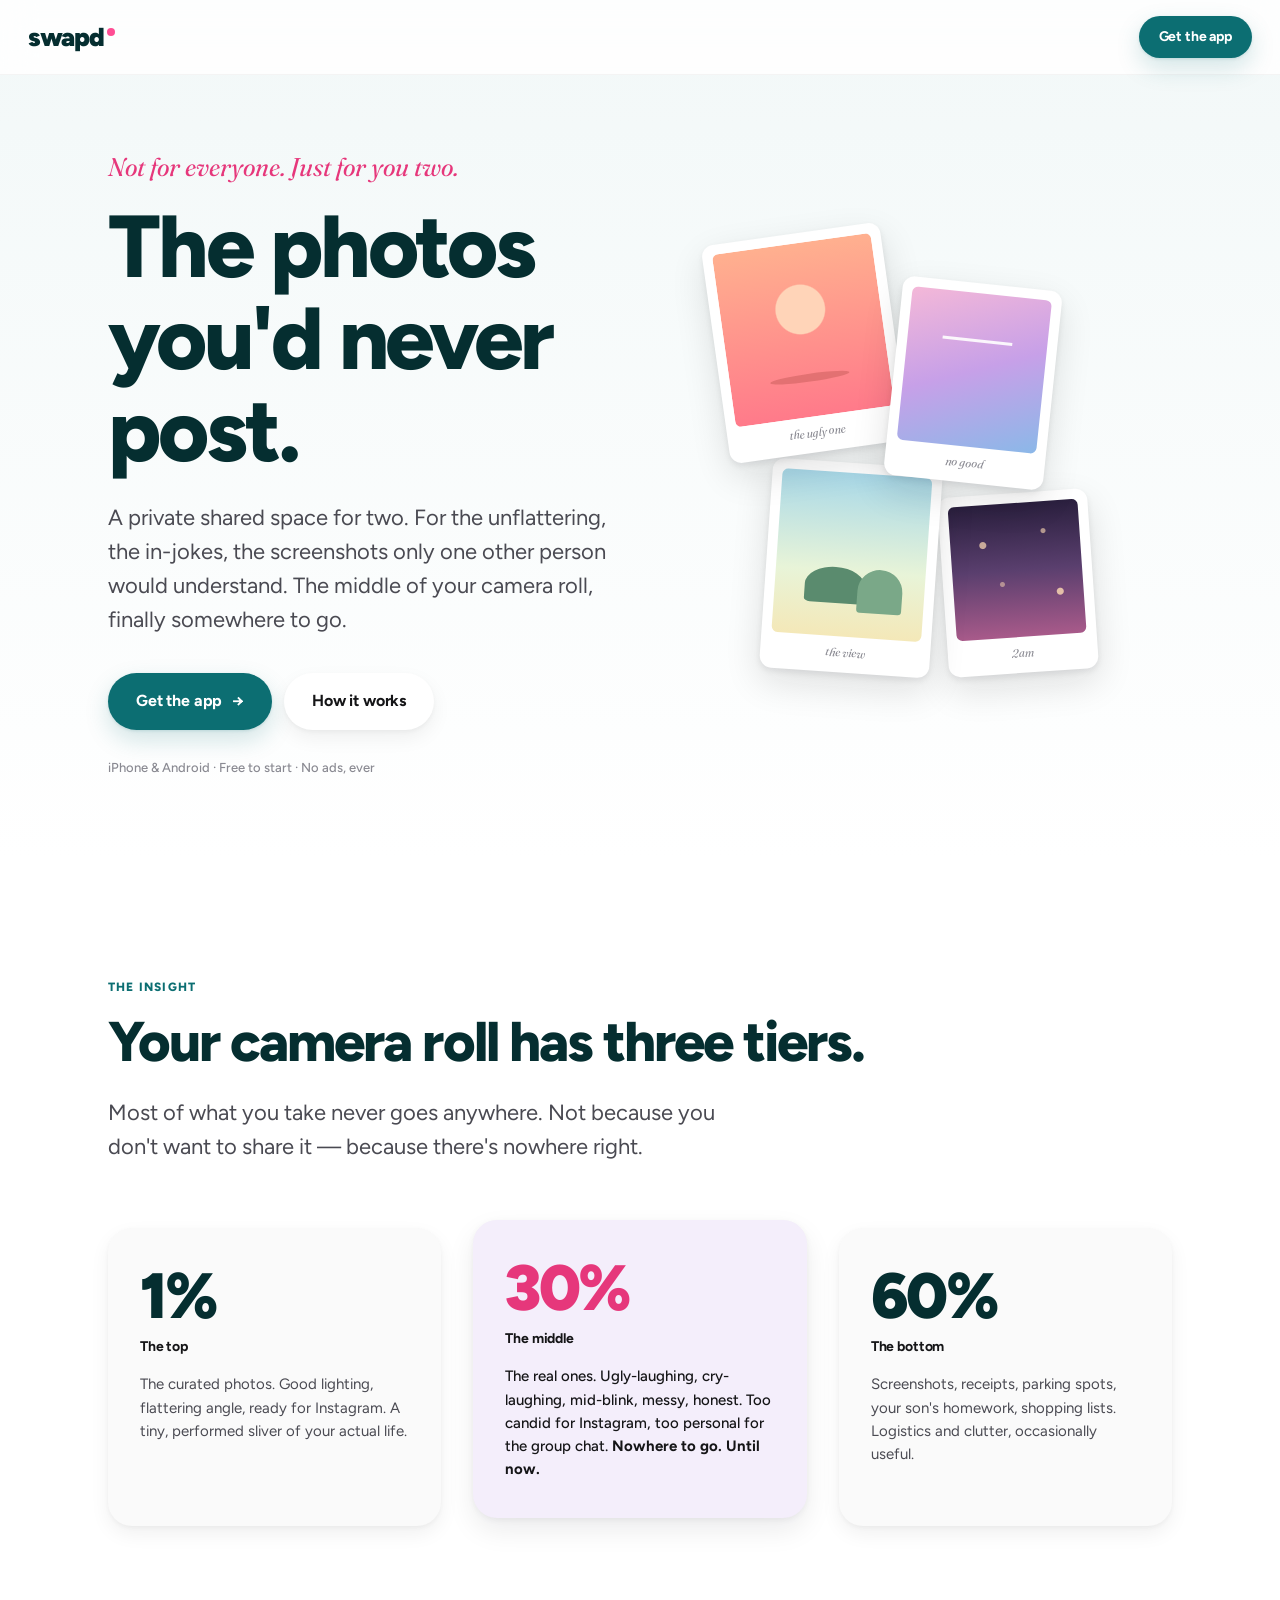
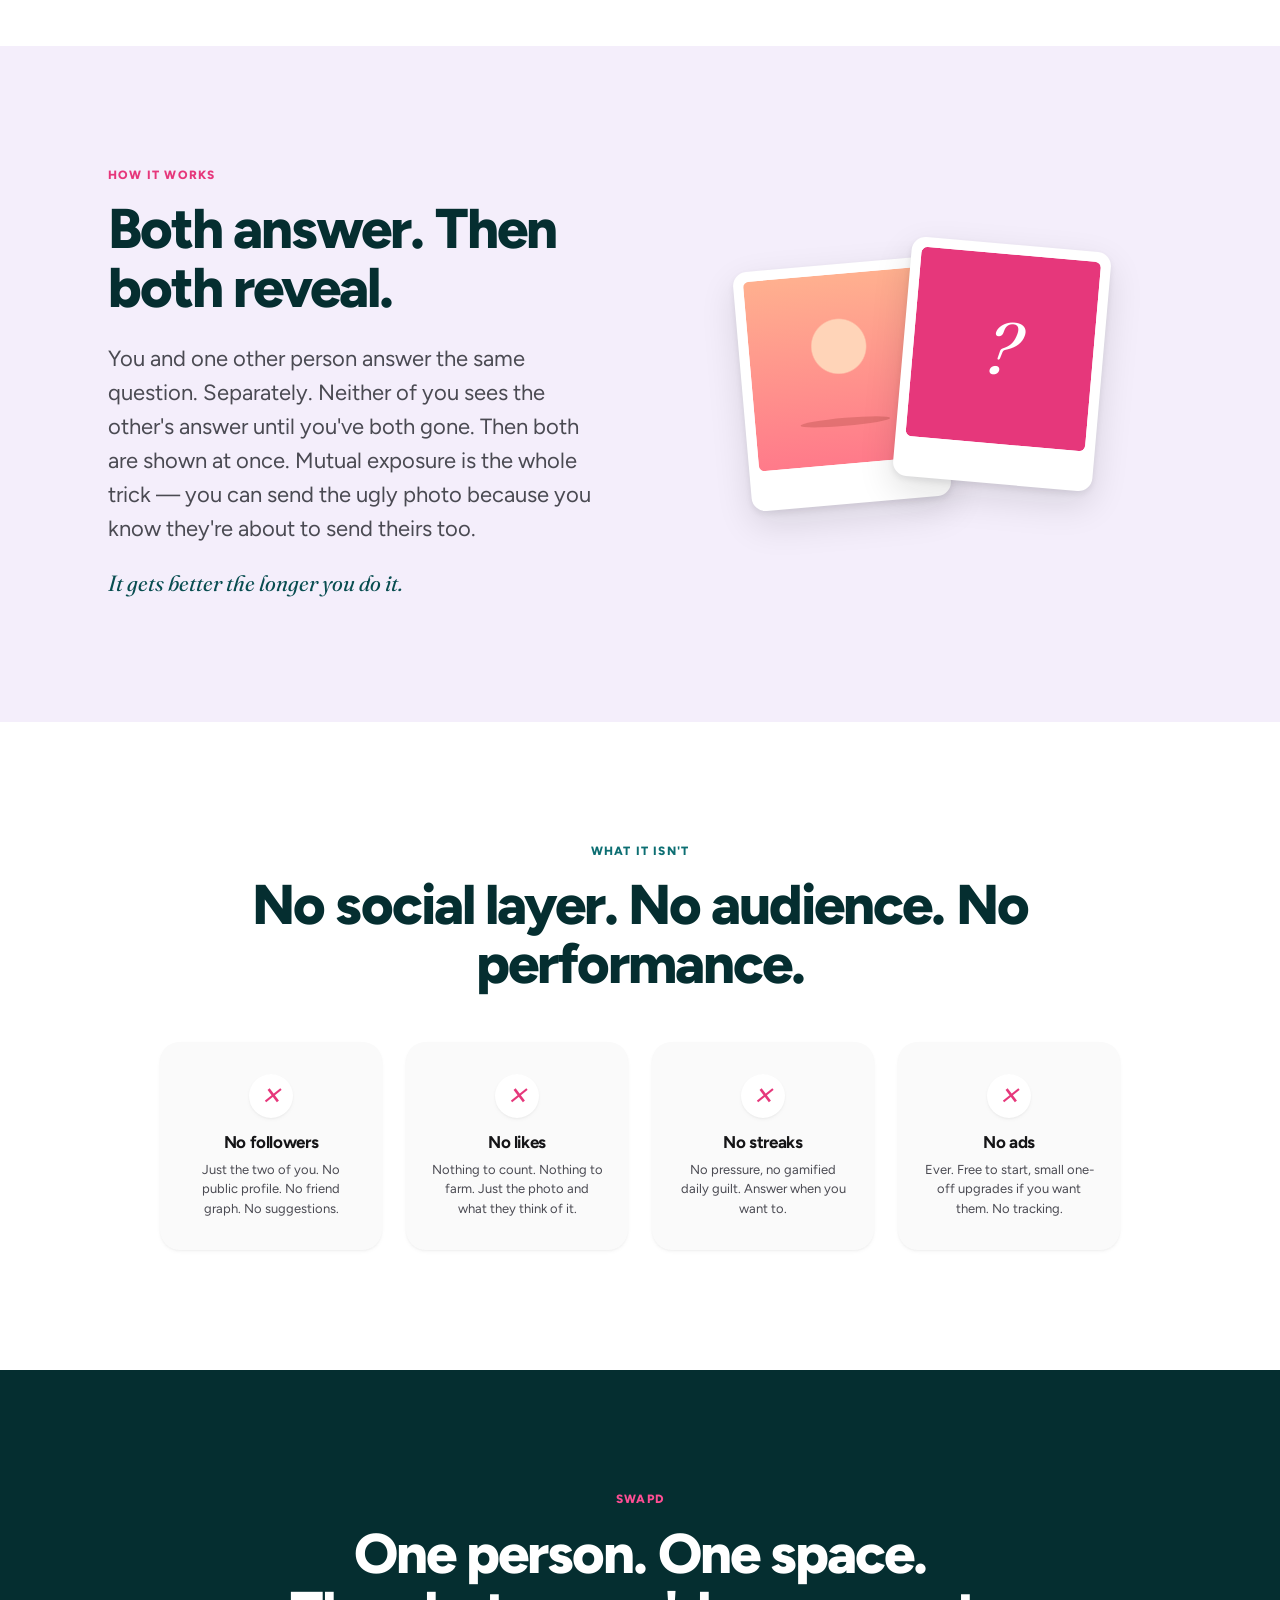
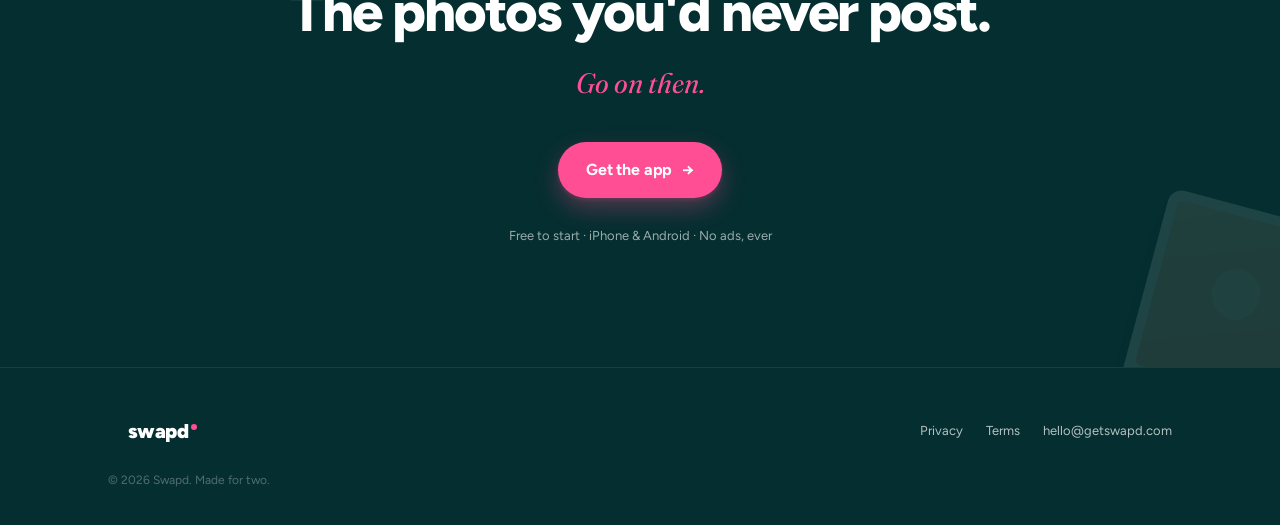
==== index.html @ cdb8b0bc "Website upload" ====
<!DOCTYPE html>
<html lang="en">
<head>
<meta charset="UTF-8">
<meta name="viewport" content="width=device-width, initial-scale=1.0, viewport-fit=cover">
<title>Swapd — The photos you'd never post.</title>
<meta name="description" content="A private shared space for two. Trade the real photos — the ones you'd never post anywhere else. Not for everyone. Just for you two.">

<!-- Open Graph -->
<meta property="og:title" content="Swapd — The photos you'd never post.">
<meta property="og:description" content="A private shared space for two. For the photos you'd never post anywhere else.">
<meta property="og:type" content="website">
<meta property="og:url" content="https://getswapd.com">
<meta property="og:image" content="https://getswapd.com/og-image.png">

<!-- Twitter Card -->
<meta name="twitter:card" content="summary_large_image">
<meta name="twitter:title" content="Swapd — The photos you'd never post.">
<meta name="twitter:description" content="A private shared space for two.">

<!-- Theme colour (Safari, Chrome) -->
<meta name="theme-color" content="#0C6E72">

<!-- Favicon — simple teal dot -->
<link rel="icon" type="image/svg+xml" href="data:image/svg+xml,%3Csvg xmlns='http://www.w3.org/2000/svg' viewBox='0 0 100 100'%3E%3Crect width='100' height='100' rx='22' fill='%230C6E72'/%3E%3Ccircle cx='70' cy='30' r='8' fill='%23FF4E94'/%3E%3C/svg%3E">

<link rel="preconnect" href="https://fonts.googleapis.com">
<link rel="preconnect" href="https://fonts.gstatic.com" crossorigin>
<link href="https://fonts.googleapis.com/css2?family=Figtree:ital,wght@0,300..900;1,300..900&family=Fraunces:ital,opsz,wght@0,9..144,400;0,9..144,500;1,9..144,400;1,9..144,500&display=swap" rel="stylesheet">

<style>
  :root {
    --teal:         #0C6E72;
    --teal-deep:    #084D50;
    --teal-ink:     #052E30;
    --teal-soft:    #E6F2F2;
    --teal-softer:  #F2F8F8;

    --pink:         #FF4E94;
    --pink-deep:    #E6377B;

    --lavender:     #E4DAF7;
    --lavender-soft:#F4EEFB;

    --white:        #FFFFFF;
    --paper:        #FAFAFA;
    --rule:         #ECECEC;
    --rule-soft:    #F4F4F4;

    --ink:          #151517;
    --ink-2:        #4A4A52;
    --ink-3:        #8A8A92;

    --shadow-sm:       0 1px 2px rgba(15,15,20,.04), 0 2px 4px rgba(15,15,20,.03);
    --shadow-md:       0 2px 4px rgba(15,15,20,.04), 0 8px 20px rgba(15,15,20,.06);
    --shadow-card:     0 2px 6px rgba(15,15,20,.05), 0 12px 28px rgba(15,15,20,.08);
    --shadow-lift:     0 1px 3px rgba(12,110,114,.15), 0 10px 24px rgba(12,110,114,.18);
    --shadow-polaroid: 0 3px 6px rgba(15,15,20,.08), 0 14px 36px rgba(15,15,20,.12);
  }

  * { box-sizing: border-box; margin: 0; padding: 0; }
  html { scroll-behavior: smooth; }
  body {
    font-family: 'Figtree', -apple-system, BlinkMacSystemFont, sans-serif;
    background: var(--white);
    color: var(--ink);
    -webkit-font-smoothing: antialiased;
    -moz-osx-font-smoothing: grayscale;
    line-height: 1.55;
  }

  /* ======================= NAV ======================= */
  nav {
    position: fixed;
    top: 0; left: 0; right: 0;
    z-index: 100;
    padding: 16px 28px;
    display: flex;
    justify-content: space-between;
    align-items: center;
    background: rgba(255,255,255,0.85);
    backdrop-filter: blur(16px);
    -webkit-backdrop-filter: blur(16px);
    border-bottom: 1px solid var(--rule-soft);
  }
  .wordmark {
    font-weight: 900;
    font-size: 26px;
    letter-spacing: -0.035em;
    color: var(--teal-ink);
    text-decoration: none;
  }
  .wordmark-dot {
    display: inline-block;
    width: 8px;
    height: 8px;
    background: var(--pink);
    border-radius: 50%;
    vertical-align: super;
    margin-left: 3px;
    margin-top: 4px;
  }
  nav .nav-cta {
    background: var(--teal);
    color: var(--white);
    border: none;
    border-radius: 100px;
    padding: 10px 20px;
    font-family: 'Figtree', sans-serif;
    font-weight: 700;
    font-size: 14px;
    text-decoration: none;
    box-shadow: var(--shadow-lift);
    letter-spacing: -0.01em;
    transition: transform 0.2s;
  }
  nav .nav-cta:hover { transform: translateY(-1px); }

  /* ======================= SHARED ======================= */
  .container {
    max-width: 1120px;
    margin: 0 auto;
    padding: 0 28px;
  }
  section {
    padding: 96px 0;
    position: relative;
  }

  .section-label {
    font-weight: 800;
    font-size: 12px;
    color: var(--teal);
    letter-spacing: 0.1em;
    text-transform: uppercase;
    margin-bottom: 16px;
  }
  .section-label.pink { color: var(--pink-deep); }
  .section-label.centre { text-align: center; }

  h1, h2, h3 { letter-spacing: -0.035em; color: var(--teal-ink); font-weight: 800; line-height: 1.05; }
  h1 { font-size: clamp(44px, 7vw, 88px); }
  h2 { font-size: clamp(32px, 4.5vw, 56px); margin-bottom: 24px; }
  h3 { font-size: clamp(22px, 2.5vw, 28px); margin-bottom: 12px; }

  .prose {
    font-size: 18px;
    line-height: 1.6;
    color: var(--ink-2);
    max-width: 560px;
  }
  .prose-lg {
    font-size: 22px;
    line-height: 1.55;
    color: var(--ink-2);
    max-width: 640px;
  }

  /* Fraunces voice moment */
  .voice {
    font-family: 'Fraunces', Georgia, serif;
    font-style: italic;
    font-weight: 400;
    font-variation-settings: 'opsz' 72;
    color: var(--teal-deep);
  }

  /* Buttons */
  .btn {
    display: inline-flex;
    align-items: center;
    gap: 8px;
    border: none;
    border-radius: 100px;
    padding: 16px 28px;
    font-family: 'Figtree', sans-serif;
    font-weight: 700;
    font-size: 16px;
    letter-spacing: -0.01em;
    text-decoration: none;
    cursor: pointer;
    transition: transform 0.2s, box-shadow 0.2s;
  }
  .btn-primary {
    background: var(--teal);
    color: var(--white);
    box-shadow: var(--shadow-lift);
  }
  .btn-primary:hover { transform: translateY(-1px); }
  .btn-white {
    background: var(--white);
    color: var(--ink);
    box-shadow: var(--shadow-md);
  }
  .btn-arrow::after {
    content: '→';
    font-weight: 700;
    margin-left: 2px;
  }

  /* ======================= HERO ======================= */
  .hero {
    padding: 148px 0 80px;
    background: linear-gradient(180deg, var(--teal-softer) 0%, var(--white) 100%);
    position: relative;
    overflow: hidden;
  }
  .hero-inner {
    display: grid;
    grid-template-columns: 1fr 1fr;
    gap: 48px;
    align-items: center;
  }
  .hero-copy h1 {
    margin-bottom: 24px;
  }
  .hero-copy .tagline {
    font-family: 'Fraunces', Georgia, serif;
    font-style: italic;
    font-size: clamp(20px, 2vw, 26px);
    color: var(--pink-deep);
    font-variation-settings: 'opsz' 72;
    margin-bottom: 12px;
    font-weight: 400;
  }
  .hero-copy .prose-lg {
    margin-bottom: 36px;
  }
  .hero-ctas {
    display: flex;
    gap: 12px;
    flex-wrap: wrap;
  }
  .hero-meta {
    margin-top: 28px;
    font-size: 13px;
    color: var(--ink-3);
    font-weight: 500;
  }

  /* Hero polaroid cluster */
  .polaroid-cluster {
    position: relative;
    height: 520px;
    width: 100%;
  }
  .polaroid {
    position: absolute;
    background: var(--white);
    border-radius: 12px;
    padding: 10px 10px 36px 10px;
    box-shadow: var(--shadow-polaroid);
  }
  .polaroid-photo {
    width: 100%;
    height: 100%;
    border-radius: 6px;
    overflow: hidden;
    position: relative;
  }
  .polaroid-caption {
    position: absolute;
    bottom: 10px;
    left: 0;
    right: 0;
    text-align: center;
    font-family: 'Fraunces', Georgia, serif;
    font-style: italic;
    font-size: 12px;
    color: var(--ink-3);
    font-variation-settings: 'opsz' 72;
  }

  /* Photo gradients */
  .ph-warm {
    background:
      radial-gradient(circle at 50% 38%, #FFD4B8 0 18%, transparent 19%),
      linear-gradient(180deg, #FFB08F 0%, #FF7A8A 100%);
    position: relative;
  }
  .ph-warm::after {
    content: ''; position: absolute; bottom: 20%; left: 25%; right: 25%; height: 8px;
    background: #B8524D; border-radius: 50%; opacity: 0.4;
  }
  .ph-dusk {
    background: linear-gradient(180deg, #2A1F3E 0%, #5A3F6E 50%, #A85A8A 100%);
    position: relative;
  }
  .ph-dusk::before {
    content: ''; position: absolute; inset: 0;
    background:
      radial-gradient(circle at 25% 30%, rgba(255,220,180,0.7) 0 3px, transparent 4px),
      radial-gradient(circle at 72% 22%, rgba(255,220,180,0.6) 0 2px, transparent 3px),
      radial-gradient(circle at 38% 60%, rgba(255,220,180,0.5) 0 2px, transparent 3px),
      radial-gradient(circle at 82% 68%, rgba(255,220,180,0.8) 0 3px, transparent 4px);
  }
  .ph-garden {
    background: linear-gradient(180deg, #A8D8E8 0%, #E8F4D8 60%, #F4E8B8 100%);
    position: relative;
  }
  .ph-garden::before {
    content: ''; position: absolute; bottom: 20%; left: 20%; width: 40%; height: 22%;
    background: #5A8B6E; border-radius: 50% 50% 10% 10%;
  }
  .ph-garden::after {
    content: ''; position: absolute; bottom: 15%; right: 15%; width: 30%; height: 27%;
    background: #7AA888; border-radius: 50% 50% 8% 8%;
  }
  .ph-cream {
    background: linear-gradient(160deg, #FFDDAA 0%, #FFAA88 100%);
    position: relative;
  }
  .ph-cream::after {
    content: ''; position: absolute; top: 30%; left: 50%;
    width: 30%; height: 30%; background: #FFEBC8;
    border-radius: 50%; transform: translateX(-50%);
  }
  .ph-bright {
    background: linear-gradient(160deg, #F4B8D8 0%, #C7A0E8 50%, #8BB8E8 100%);
    position: relative;
  }
  .ph-bright::before {
    content: ''; position: absolute; top: 30%; left: 50%; transform: translateX(-50%);
    width: 50%; height: 3px; background: rgba(255,255,255,0.9);
  }

  /* Hero cluster positioning */
  .polaroid-cluster .p-1 { width: 180px; height: 220px; top: 30px; left: 10%; transform: rotate(-8deg); z-index: 3; }
  .polaroid-cluster .p-2 { width: 160px; height: 200px; top: 80px; left: 45%; transform: rotate(6deg); z-index: 4; }
  .polaroid-cluster .p-3 { width: 170px; height: 210px; top: 260px; left: 20%; transform: rotate(4deg); z-index: 2; }
  .polaroid-cluster .p-4 { width: 150px; height: 180px; top: 290px; left: 55%; transform: rotate(-4deg); z-index: 1; }

  /* ======================= INSIGHT SECTION ======================= */
  .insight {
    background: var(--white);
    padding: 120px 0;
  }
  .insight-grid {
    display: grid;
    grid-template-columns: repeat(3, 1fr);
    gap: 32px;
    margin-top: 64px;
  }
  .tier {
    padding: 36px 32px;
    border-radius: 24px;
    background: var(--paper);
    box-shadow: var(--shadow-md);
    position: relative;
  }
  .tier.highlight {
    background: var(--lavender-soft);
    box-shadow: var(--shadow-card);
    transform: translateY(-8px);
  }
  .tier-pct {
    font-weight: 900;
    font-size: 64px;
    letter-spacing: -0.04em;
    line-height: 1;
    color: var(--teal-ink);
    margin-bottom: 8px;
  }
  .tier.highlight .tier-pct { color: var(--pink-deep); }
  .tier-label {
    font-size: 14px;
    font-weight: 700;
    color: var(--ink);
    margin-bottom: 16px;
    letter-spacing: -0.01em;
  }
  .tier p {
    font-size: 15px;
    color: var(--ink-2);
    line-height: 1.55;
  }
  .tier.highlight p { color: var(--ink); font-weight: 500; }

  /* ======================= MECHANIC SECTION ======================= */
  .mechanic {
    background: var(--lavender-soft);
    padding: 120px 0;
  }
  .mechanic-inner {
    display: grid;
    grid-template-columns: 1fr 1fr;
    gap: 64px;
    align-items: center;
  }
  .mechanic-visual {
    position: relative;
    height: 400px;
    display: flex;
    align-items: center;
    justify-content: center;
  }
  .reveal-pair {
    position: relative;
    width: 100%;
    max-width: 400px;
    height: 280px;
  }
  .reveal-polaroid {
    position: absolute;
    width: 200px;
    height: 240px;
    background: var(--white);
    border-radius: 14px;
    padding: 10px 10px 40px 10px;
    box-shadow: var(--shadow-polaroid);
  }
  .reveal-polaroid.back { left: 20px; top: 20px; transform: rotate(-5deg); }
  .reveal-polaroid.front { right: 20px; top: 0; transform: rotate(5deg); }
  .reveal-photo {
    width: 100%; height: 100%;
    border-radius: 6px;
    overflow: hidden;
    position: relative;
  }
  .reveal-mystery {
    width: 100%; height: 100%;
    background: var(--pink-deep);
    display: flex; align-items: center; justify-content: center;
    border-radius: 6px;
  }
  .reveal-mystery::after {
    content: '?';
    font-family: 'Fraunces', Georgia, serif;
    font-style: italic;
    font-size: 72px;
    color: var(--white);
    font-variation-settings: 'opsz' 72;
  }

  /* ======================= VALUES SECTION ======================= */
  .values {
    background: var(--white);
    padding: 120px 0;
  }
  .values h2 {
    max-width: 860px;
    margin: 0 auto 48px;
    text-align: center;
  }
  .values-list {
    display: grid;
    grid-template-columns: repeat(4, 1fr);
    gap: 24px;
    max-width: 960px;
    margin: 0 auto;
  }
  .value-card {
    background: var(--paper);
    border-radius: 20px;
    padding: 32px 24px;
    text-align: center;
    box-shadow: var(--shadow-sm);
  }
  .value-card .x {
    display: inline-block;
    width: 44px; height: 44px;
    border-radius: 50%;
    background: var(--white);
    color: var(--pink-deep);
    font-family: 'Fraunces', Georgia, serif;
    font-style: italic;
    font-size: 24px;
    font-weight: 400;
    line-height: 44px;
    margin-bottom: 16px;
    box-shadow: var(--shadow-sm);
  }
  .value-card h3 {
    font-size: 17px;
    font-weight: 700;
    color: var(--ink);
    letter-spacing: -0.02em;
    margin-bottom: 8px;
  }
  .value-card p {
    font-size: 13px;
    color: var(--ink-2);
    line-height: 1.5;
  }

  /* ======================= CTA SECTION ======================= */
  .cta {
    padding: 120px 0;
    background: var(--teal-ink);
    color: var(--white);
    text-align: center;
    position: relative;
    overflow: hidden;
  }
  .cta h2 { color: var(--white); margin-bottom: 20px; }
  .cta .voice {
    color: var(--pink);
    font-size: clamp(22px, 2.4vw, 28px);
    margin-bottom: 36px;
    display: block;
  }
  .cta-buttons {
    display: flex;
    gap: 16px;
    justify-content: center;
    flex-wrap: wrap;
  }
  .cta-buttons .btn-primary {
    background: var(--pink);
    color: var(--white);
    box-shadow: 0 2px 4px rgba(255,78,148,.18), 0 10px 24px rgba(255,78,148,.3);
  }
  .cta-buttons .btn-primary:hover { transform: translateY(-1px); }
  .cta-meta {
    margin-top: 28px;
    font-size: 13px;
    color: rgba(255,255,255,0.6);
  }

  /* Decorative polaroid in CTA corner */
  .cta-decor {
    position: absolute;
    bottom: -60px; right: -40px;
    width: 180px; height: 220px;
    background: var(--white);
    border-radius: 14px;
    padding: 10px 10px 40px 10px;
    transform: rotate(15deg);
    opacity: 0.1;
    box-shadow: var(--shadow-polaroid);
  }

  /* ======================= FOOTER ======================= */
  footer {
    background: var(--teal-ink);
    color: rgba(255,255,255,0.6);
    padding: 48px 0 36px;
    border-top: 1px solid rgba(255,255,255,0.08);
    font-size: 13px;
  }
  .footer-inner {
    display: flex;
    justify-content: space-between;
    align-items: center;
    flex-wrap: wrap;
    gap: 16px;
  }
  footer .wordmark-foot {
    color: var(--white);
    font-weight: 900;
    font-size: 20px;
    letter-spacing: -0.03em;
    text-decoration: none;
  }
  footer .wordmark-foot .wordmark-dot {
    width: 6px; height: 6px; margin-top: 3px;
  }
  footer a { color: rgba(255,255,255,0.7); text-decoration: none; margin-left: 20px; }
  footer a:hover { color: var(--white); }

  /* ======================= RESPONSIVE ======================= */
  @media (max-width: 860px) {
    section { padding: 72px 0; }
    .hero { padding: 124px 0 56px; }
    .hero-inner { grid-template-columns: 1fr; gap: 48px; }
    .polaroid-cluster { height: 440px; max-width: 400px; margin: 0 auto; }
    .mechanic-inner { grid-template-columns: 1fr; gap: 48px; }
    .insight-grid { grid-template-columns: 1fr; gap: 20px; }
    .tier.highlight { transform: none; }
    .values-list { grid-template-columns: repeat(2, 1fr); }
    nav { padding: 14px 20px; }
    .container { padding: 0 20px; }
    h1 { font-size: 44px; }
  }
  @media (max-width: 480px) {
    .values-list { grid-template-columns: 1fr; }
    .polaroid-cluster .p-1 { width: 150px; height: 180px; }
    .polaroid-cluster .p-2 { width: 140px; height: 170px; }
    .polaroid-cluster .p-3 { width: 145px; height: 175px; }
    .polaroid-cluster .p-4 { width: 135px; height: 160px; }
    .reveal-polaroid { width: 160px; height: 200px; }
  }
</style>
</head>
<body>

<!-- NAV -->
<nav>
  <a href="/" class="wordmark">swapd<span class="wordmark-dot"></span></a>
  <a href="/app" class="nav-cta">Get the app</a>
</nav>

<!-- HERO -->
<section class="hero">
  <div class="container">
    <div class="hero-inner">
      <div class="hero-copy">
        <div class="tagline">Not for everyone. Just for you two.</div>
        <h1>The photos you'd never post.</h1>
        <p class="prose-lg">A private shared space for two. For the unflattering, the in-jokes, the screenshots only one other person would understand. The middle of your camera roll, finally somewhere to go.</p>
        <div class="hero-ctas">
          <a href="/app" class="btn btn-primary btn-arrow">Get the app</a>
          <a href="#how" class="btn btn-white">How it works</a>
        </div>
        <div class="hero-meta">iPhone &amp; Android · Free to start · No ads, ever</div>
      </div>
      <div class="polaroid-cluster">
        <div class="polaroid p-1">
          <div class="polaroid-photo ph-warm"></div>
          <div class="polaroid-caption">the ugly one</div>
        </div>
        <div class="polaroid p-2">
          <div class="polaroid-photo ph-bright"></div>
          <div class="polaroid-caption">no good</div>
        </div>
        <div class="polaroid p-3">
          <div class="polaroid-photo ph-garden"></div>
          <div class="polaroid-caption">the view</div>
        </div>
        <div class="polaroid p-4">
          <div class="polaroid-photo ph-dusk"></div>
          <div class="polaroid-caption">2am</div>
        </div>
      </div>
    </div>
  </div>
</section>

<!-- THE INSIGHT -->
<section class="insight" id="insight">
  <div class="container">
    <div class="section-label">The insight</div>
    <h2>Your camera roll has three tiers.</h2>
    <p class="prose-lg">Most of what you take never goes anywhere. Not because you don't want to share it — because there's nowhere right.</p>

    <div class="insight-grid">
      <div class="tier">
        <div class="tier-pct">1%</div>
        <div class="tier-label">The top</div>
        <p>The curated photos. Good lighting, flattering angle, ready for Instagram. A tiny, performed sliver of your actual life.</p>
      </div>
      <div class="tier highlight">
        <div class="tier-pct">30%</div>
        <div class="tier-label">The middle</div>
        <p>The real ones. Ugly-laughing, cry-laughing, mid-blink, messy, honest. Too candid for Instagram, too personal for the group chat. <strong>Nowhere to go. Until now.</strong></p>
      </div>
      <div class="tier">
        <div class="tier-pct">60%</div>
        <div class="tier-label">The bottom</div>
        <p>Screenshots, receipts, parking spots, your son's homework, shopping lists. Logistics and clutter, occasionally useful.</p>
      </div>
    </div>
  </div>
</section>

<!-- THE MECHANIC -->
<section class="mechanic" id="how">
  <div class="container">
    <div class="mechanic-inner">
      <div>
        <div class="section-label pink">How it works</div>
        <h2>Both answer. Then both reveal.</h2>
        <p class="prose-lg">You and one other person answer the same question. Separately. Neither of you sees the other's answer until you've both gone. Then both are shown at once. Mutual exposure is the whole trick — you can send the ugly photo because you know they're about to send theirs too.</p>
        <p class="prose-lg" style="margin-top: 20px;"><span class="voice">It gets better the longer you do it.</span></p>
      </div>
      <div class="mechanic-visual">
        <div class="reveal-pair">
          <div class="reveal-polaroid back">
            <div class="reveal-photo ph-warm"></div>
          </div>
          <div class="reveal-polaroid front">
            <div class="reveal-photo">
              <div class="reveal-mystery"></div>
            </div>
          </div>
        </div>
      </div>
    </div>
  </div>
</section>

<!-- VALUES (the anti-positioning) -->
<section class="values">
  <div class="container">
    <div class="section-label centre" style="text-align:center;">What it isn't</div>
    <h2>No social layer. No audience. No performance.</h2>

    <div class="values-list">
      <div class="value-card">
        <span class="x">✕</span>
        <h3>No followers</h3>
        <p>Just the two of you. No public profile. No friend graph. No suggestions.</p>
      </div>
      <div class="value-card">
        <span class="x">✕</span>
        <h3>No likes</h3>
        <p>Nothing to count. Nothing to farm. Just the photo and what they think of it.</p>
      </div>
      <div class="value-card">
        <span class="x">✕</span>
        <h3>No streaks</h3>
        <p>No pressure, no gamified daily guilt. Answer when you want to.</p>
      </div>
      <div class="value-card">
        <span class="x">✕</span>
        <h3>No ads</h3>
        <p>Ever. Free to start, small one-off upgrades if you want them. No tracking.</p>
      </div>
    </div>
  </div>
</section>

<!-- CTA -->
<section class="cta">
  <div class="container" style="position: relative; z-index: 2;">
    <div class="section-label" style="color: var(--pink); text-align: center;">Swapd</div>
    <h2>One person. One space.<br>The photos you'd never post.</h2>
    <span class="voice">Go on then.</span>
    <div class="cta-buttons">
      <a href="/app" class="btn btn-primary btn-arrow">Get the app</a>
    </div>
    <div class="cta-meta">Free to start · iPhone &amp; Android · No ads, ever</div>
  </div>
  <div class="cta-decor">
    <div class="polaroid-photo ph-cream"></div>
  </div>
</section>

<!-- FOOTER -->
<footer>
  <div class="container">
    <div class="footer-inner">
      <a href="/" class="wordmark-foot">swapd<span class="wordmark-dot"></span></a>
      <div>
        <a href="/privacy">Privacy</a>
        <a href="/terms">Terms</a>
        <a href="mailto:hello@getswapd.com">hello@getswapd.com</a>
      </div>
    </div>
    <div style="margin-top: 24px; font-size: 12px; opacity: 0.5;">© 2026 Swapd. Made for two.</div>
  </div>
</footer>

</body>
</html>
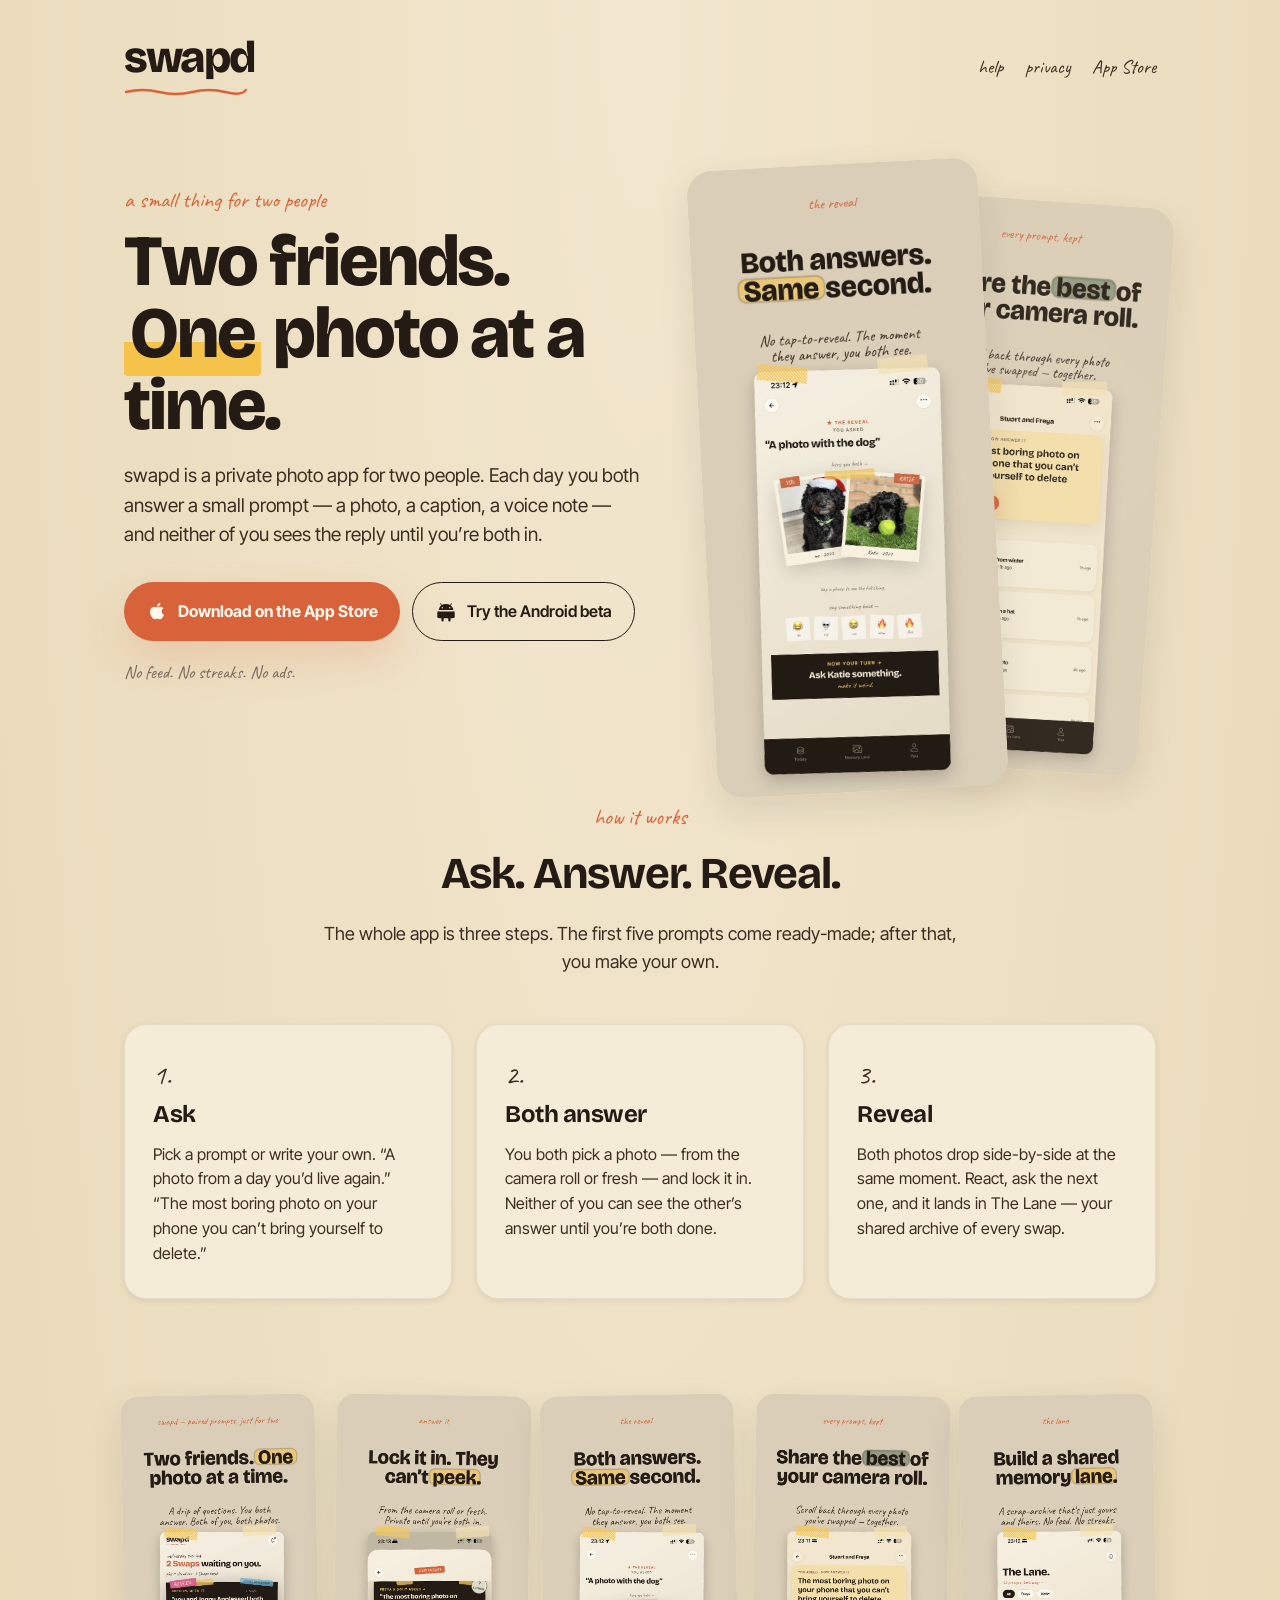
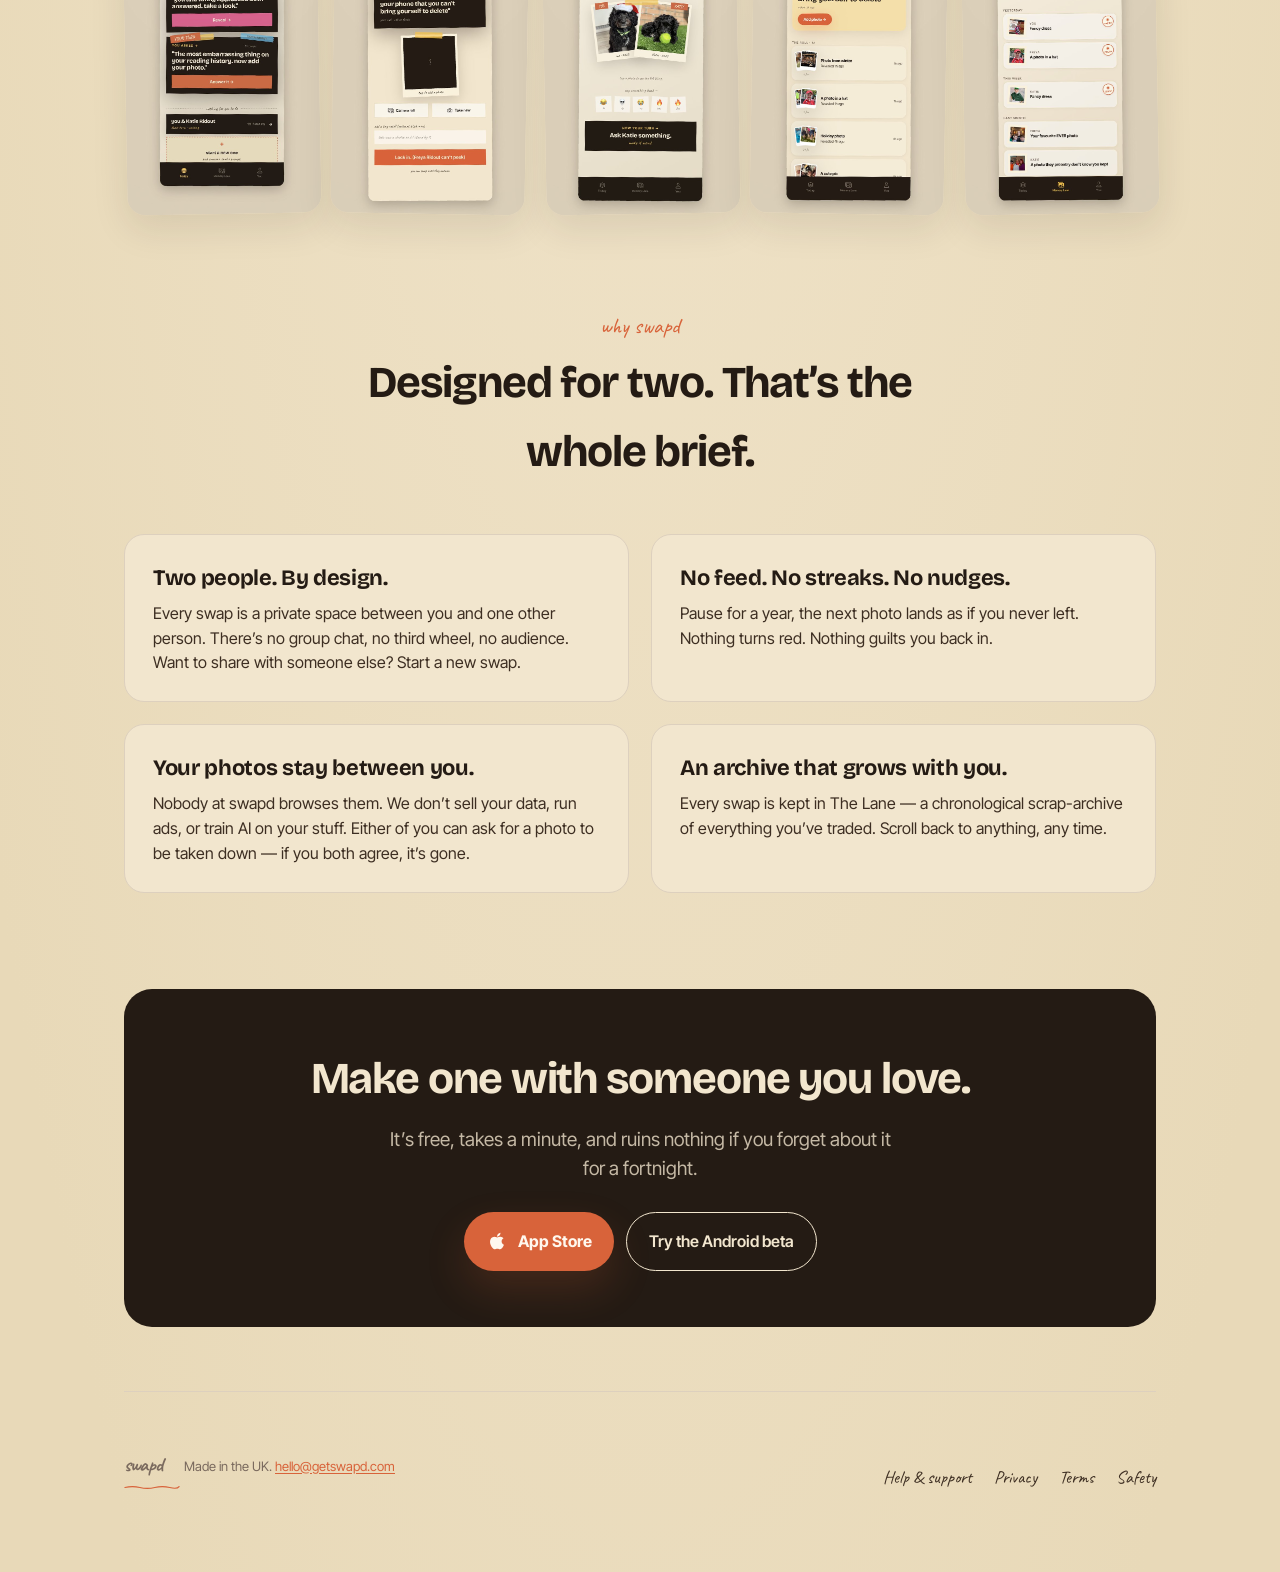
==== commit 4618f7de: "Apply marketing-patch: Marmalade brand refresh + new homepage Migrates the seven HTML pages and shar" ====
--- a/index.html
+++ b/index.html
@@ -1,745 +1,397 @@
 <!DOCTYPE html>
 <html lang="en">
 <head>
-<meta charset="UTF-8">
-<meta name="viewport" content="width=device-width, initial-scale=1.0, viewport-fit=cover">
-<title>Swapd — The photos you'd never post.</title>
-<meta name="description" content="A private shared space for two. Trade the real photos — the ones you'd never post anywhere else. Not for everyone. Just for you two.">
-
-<!-- Open Graph -->
-<meta property="og:title" content="Swapd — The photos you'd never post.">
-<meta property="og:description" content="A private shared space for two. For the photos you'd never post anywhere else.">
-<meta property="og:type" content="website">
-<meta property="og:url" content="https://getswapd.com">
-<meta property="og:image" content="https://getswapd.com/og-image.png">
-
-<!-- Twitter Card -->
-<meta name="twitter:card" content="summary_large_image">
-<meta name="twitter:title" content="Swapd — The photos you'd never post.">
-<meta name="twitter:description" content="A private shared space for two.">
-
-<!-- Theme colour (Safari, Chrome) -->
-<meta name="theme-color" content="#0C6E72">
-
-<!-- Favicon — simple teal dot -->
-<link rel="icon" type="image/svg+xml" href="data:image/svg+xml,%3Csvg xmlns='http://www.w3.org/2000/svg' viewBox='0 0 100 100'%3E%3Crect width='100' height='100' rx='22' fill='%230C6E72'/%3E%3Ccircle cx='70' cy='30' r='8' fill='%23FF4E94'/%3E%3C/svg%3E">
-
-<link rel="preconnect" href="https://fonts.googleapis.com">
-<link rel="preconnect" href="https://fonts.gstatic.com" crossorigin>
-<link href="https://fonts.googleapis.com/css2?family=Figtree:ital,wght@0,300..900;1,300..900&family=Fraunces:ital,opsz,wght@0,9..144,400;0,9..144,500;1,9..144,400;1,9..144,500&display=swap" rel="stylesheet">
-
-<style>
-  :root {
-    --teal:         #0C6E72;
-    --teal-deep:    #084D50;
-    --teal-ink:     #052E30;
-    --teal-soft:    #E6F2F2;
-    --teal-softer:  #F2F8F8;
-
-    --pink:         #FF4E94;
-    --pink-deep:    #E6377B;
-
-    --lavender:     #E4DAF7;
-    --lavender-soft:#F4EEFB;
-
-    --white:        #FFFFFF;
-    --paper:        #FAFAFA;
-    --rule:         #ECECEC;
-    --rule-soft:    #F4F4F4;
-
-    --ink:          #151517;
-    --ink-2:        #4A4A52;
-    --ink-3:        #8A8A92;
-
-    --shadow-sm:       0 1px 2px rgba(15,15,20,.04), 0 2px 4px rgba(15,15,20,.03);
-    --shadow-md:       0 2px 4px rgba(15,15,20,.04), 0 8px 20px rgba(15,15,20,.06);
-    --shadow-card:     0 2px 6px rgba(15,15,20,.05), 0 12px 28px rgba(15,15,20,.08);
-    --shadow-lift:     0 1px 3px rgba(12,110,114,.15), 0 10px 24px rgba(12,110,114,.18);
-    --shadow-polaroid: 0 3px 6px rgba(15,15,20,.08), 0 14px 36px rgba(15,15,20,.12);
-  }
-
-  * { box-sizing: border-box; margin: 0; padding: 0; }
-  html { scroll-behavior: smooth; }
-  body {
-    font-family: 'Figtree', -apple-system, BlinkMacSystemFont, sans-serif;
-    background: var(--white);
-    color: var(--ink);
-    -webkit-font-smoothing: antialiased;
-    -moz-osx-font-smoothing: grayscale;
-    line-height: 1.55;
-  }
-
-  /* ======================= NAV ======================= */
-  nav {
-    position: fixed;
-    top: 0; left: 0; right: 0;
-    z-index: 100;
-    padding: 16px 28px;
-    display: flex;
-    justify-content: space-between;
-    align-items: center;
-    background: rgba(255,255,255,0.85);
-    backdrop-filter: blur(16px);
-    -webkit-backdrop-filter: blur(16px);
-    border-bottom: 1px solid var(--rule-soft);
-  }
-  .wordmark {
-    font-weight: 900;
-    font-size: 26px;
-    letter-spacing: -0.035em;
-    color: var(--teal-ink);
-    text-decoration: none;
-  }
-  .wordmark-dot {
-    display: inline-block;
-    width: 8px;
-    height: 8px;
-    background: var(--pink);
-    border-radius: 50%;
-    vertical-align: super;
-    margin-left: 3px;
-    margin-top: 4px;
-  }
-  nav .nav-cta {
-    background: var(--teal);
-    color: var(--white);
-    border: none;
-    border-radius: 100px;
-    padding: 10px 20px;
-    font-family: 'Figtree', sans-serif;
-    font-weight: 700;
-    font-size: 14px;
-    text-decoration: none;
-    box-shadow: var(--shadow-lift);
-    letter-spacing: -0.01em;
-    transition: transform 0.2s;
-  }
-  nav .nav-cta:hover { transform: translateY(-1px); }
-
-  /* ======================= SHARED ======================= */
-  .container {
-    max-width: 1120px;
-    margin: 0 auto;
-    padding: 0 28px;
-  }
-  section {
-    padding: 96px 0;
-    position: relative;
-  }
-
-  .section-label {
-    font-weight: 800;
-    font-size: 12px;
-    color: var(--teal);
-    letter-spacing: 0.1em;
-    text-transform: uppercase;
-    margin-bottom: 16px;
-  }
-  .section-label.pink { color: var(--pink-deep); }
-  .section-label.centre { text-align: center; }
-
-  h1, h2, h3 { letter-spacing: -0.035em; color: var(--teal-ink); font-weight: 800; line-height: 1.05; }
-  h1 { font-size: clamp(44px, 7vw, 88px); }
-  h2 { font-size: clamp(32px, 4.5vw, 56px); margin-bottom: 24px; }
-  h3 { font-size: clamp(22px, 2.5vw, 28px); margin-bottom: 12px; }
-
-  .prose {
-    font-size: 18px;
-    line-height: 1.6;
-    color: var(--ink-2);
-    max-width: 560px;
-  }
-  .prose-lg {
-    font-size: 22px;
-    line-height: 1.55;
-    color: var(--ink-2);
-    max-width: 640px;
-  }
-
-  /* Fraunces voice moment */
-  .voice {
-    font-family: 'Fraunces', Georgia, serif;
-    font-style: italic;
-    font-weight: 400;
-    font-variation-settings: 'opsz' 72;
-    color: var(--teal-deep);
-  }
-
-  /* Buttons */
-  .btn {
-    display: inline-flex;
-    align-items: center;
-    gap: 8px;
-    border: none;
-    border-radius: 100px;
-    padding: 16px 28px;
-    font-family: 'Figtree', sans-serif;
-    font-weight: 700;
-    font-size: 16px;
-    letter-spacing: -0.01em;
-    text-decoration: none;
-    cursor: pointer;
-    transition: transform 0.2s, box-shadow 0.2s;
-  }
-  .btn-primary {
-    background: var(--teal);
-    color: var(--white);
-    box-shadow: var(--shadow-lift);
-  }
-  .btn-primary:hover { transform: translateY(-1px); }
-  .btn-white {
-    background: var(--white);
-    color: var(--ink);
-    box-shadow: var(--shadow-md);
-  }
-  .btn-arrow::after {
-    content: '→';
-    font-weight: 700;
-    margin-left: 2px;
-  }
-
-  /* ======================= HERO ======================= */
-  .hero {
-    padding: 148px 0 80px;
-    background: linear-gradient(180deg, var(--teal-softer) 0%, var(--white) 100%);
-    position: relative;
-    overflow: hidden;
-  }
-  .hero-inner {
-    display: grid;
-    grid-template-columns: 1fr 1fr;
-    gap: 48px;
-    align-items: center;
-  }
-  .hero-copy h1 {
-    margin-bottom: 24px;
-  }
-  .hero-copy .tagline {
-    font-family: 'Fraunces', Georgia, serif;
-    font-style: italic;
-    font-size: clamp(20px, 2vw, 26px);
-    color: var(--pink-deep);
-    font-variation-settings: 'opsz' 72;
-    margin-bottom: 12px;
-    font-weight: 400;
-  }
-  .hero-copy .prose-lg {
-    margin-bottom: 36px;
-  }
-  .hero-ctas {
-    display: flex;
-    gap: 12px;
-    flex-wrap: wrap;
-  }
-  .hero-meta {
-    margin-top: 28px;
-    font-size: 13px;
-    color: var(--ink-3);
-    font-weight: 500;
-  }
-
-  /* Hero polaroid cluster */
-  .polaroid-cluster {
-    position: relative;
-    height: 520px;
-    width: 100%;
-  }
-  .polaroid {
-    position: absolute;
-    background: var(--white);
-    border-radius: 12px;
-    padding: 10px 10px 36px 10px;
-    box-shadow: var(--shadow-polaroid);
-  }
-  .polaroid-photo {
-    width: 100%;
-    height: 100%;
-    border-radius: 6px;
-    overflow: hidden;
-    position: relative;
-  }
-  .polaroid-caption {
-    position: absolute;
-    bottom: 10px;
-    left: 0;
-    right: 0;
-    text-align: center;
-    font-family: 'Fraunces', Georgia, serif;
-    font-style: italic;
-    font-size: 12px;
-    color: var(--ink-3);
-    font-variation-settings: 'opsz' 72;
-  }
-
-  /* Photo gradients */
-  .ph-warm {
-    background:
-      radial-gradient(circle at 50% 38%, #FFD4B8 0 18%, transparent 19%),
-      linear-gradient(180deg, #FFB08F 0%, #FF7A8A 100%);
-    position: relative;
-  }
-  .ph-warm::after {
-    content: ''; position: absolute; bottom: 20%; left: 25%; right: 25%; height: 8px;
-    background: #B8524D; border-radius: 50%; opacity: 0.4;
-  }
-  .ph-dusk {
-    background: linear-gradient(180deg, #2A1F3E 0%, #5A3F6E 50%, #A85A8A 100%);
-    position: relative;
-  }
-  .ph-dusk::before {
-    content: ''; position: absolute; inset: 0;
-    background:
-      radial-gradient(circle at 25% 30%, rgba(255,220,180,0.7) 0 3px, transparent 4px),
-      radial-gradient(circle at 72% 22%, rgba(255,220,180,0.6) 0 2px, transparent 3px),
-      radial-gradient(circle at 38% 60%, rgba(255,220,180,0.5) 0 2px, transparent 3px),
-      radial-gradient(circle at 82% 68%, rgba(255,220,180,0.8) 0 3px, transparent 4px);
-  }
-  .ph-garden {
-    background: linear-gradient(180deg, #A8D8E8 0%, #E8F4D8 60%, #F4E8B8 100%);
-    position: relative;
-  }
-  .ph-garden::before {
-    content: ''; position: absolute; bottom: 20%; left: 20%; width: 40%; height: 22%;
-    background: #5A8B6E; border-radius: 50% 50% 10% 10%;
-  }
-  .ph-garden::after {
-    content: ''; position: absolute; bottom: 15%; right: 15%; width: 30%; height: 27%;
-    background: #7AA888; border-radius: 50% 50% 8% 8%;
-  }
-  .ph-cream {
-    background: linear-gradient(160deg, #FFDDAA 0%, #FFAA88 100%);
-    position: relative;
-  }
-  .ph-cream::after {
-    content: ''; position: absolute; top: 30%; left: 50%;
-    width: 30%; height: 30%; background: #FFEBC8;
-    border-radius: 50%; transform: translateX(-50%);
-  }
-  .ph-bright {
-    background: linear-gradient(160deg, #F4B8D8 0%, #C7A0E8 50%, #8BB8E8 100%);
-    position: relative;
-  }
-  .ph-bright::before {
-    content: ''; position: absolute; top: 30%; left: 50%; transform: translateX(-50%);
-    width: 50%; height: 3px; background: rgba(255,255,255,0.9);
-  }
-
-  /* Hero cluster positioning */
-  .polaroid-cluster .p-1 { width: 180px; height: 220px; top: 30px; left: 10%; transform: rotate(-8deg); z-index: 3; }
-  .polaroid-cluster .p-2 { width: 160px; height: 200px; top: 80px; left: 45%; transform: rotate(6deg); z-index: 4; }
-  .polaroid-cluster .p-3 { width: 170px; height: 210px; top: 260px; left: 20%; transform: rotate(4deg); z-index: 2; }
-  .polaroid-cluster .p-4 { width: 150px; height: 180px; top: 290px; left: 55%; transform: rotate(-4deg); z-index: 1; }
-
-  /* ======================= INSIGHT SECTION ======================= */
-  .insight {
-    background: var(--white);
-    padding: 120px 0;
-  }
-  .insight-grid {
-    display: grid;
-    grid-template-columns: repeat(3, 1fr);
-    gap: 32px;
-    margin-top: 64px;
-  }
-  .tier {
-    padding: 36px 32px;
-    border-radius: 24px;
-    background: var(--paper);
-    box-shadow: var(--shadow-md);
-    position: relative;
-  }
-  .tier.highlight {
-    background: var(--lavender-soft);
-    box-shadow: var(--shadow-card);
-    transform: translateY(-8px);
-  }
-  .tier-pct {
-    font-weight: 900;
-    font-size: 64px;
-    letter-spacing: -0.04em;
-    line-height: 1;
-    color: var(--teal-ink);
-    margin-bottom: 8px;
-  }
-  .tier.highlight .tier-pct { color: var(--pink-deep); }
-  .tier-label {
-    font-size: 14px;
-    font-weight: 700;
-    color: var(--ink);
-    margin-bottom: 16px;
-    letter-spacing: -0.01em;
-  }
-  .tier p {
-    font-size: 15px;
-    color: var(--ink-2);
-    line-height: 1.55;
-  }
-  .tier.highlight p { color: var(--ink); font-weight: 500; }
-
-  /* ======================= MECHANIC SECTION ======================= */
-  .mechanic {
-    background: var(--lavender-soft);
-    padding: 120px 0;
-  }
-  .mechanic-inner {
-    display: grid;
-    grid-template-columns: 1fr 1fr;
-    gap: 64px;
-    align-items: center;
-  }
-  .mechanic-visual {
-    position: relative;
-    height: 400px;
-    display: flex;
-    align-items: center;
-    justify-content: center;
-  }
-  .reveal-pair {
-    position: relative;
-    width: 100%;
-    max-width: 400px;
-    height: 280px;
-  }
-  .reveal-polaroid {
-    position: absolute;
-    width: 200px;
-    height: 240px;
-    background: var(--white);
-    border-radius: 14px;
-    padding: 10px 10px 40px 10px;
-    box-shadow: var(--shadow-polaroid);
-  }
-  .reveal-polaroid.back { left: 20px; top: 20px; transform: rotate(-5deg); }
-  .reveal-polaroid.front { right: 20px; top: 0; transform: rotate(5deg); }
-  .reveal-photo {
-    width: 100%; height: 100%;
-    border-radius: 6px;
-    overflow: hidden;
-    position: relative;
-  }
-  .reveal-mystery {
-    width: 100%; height: 100%;
-    background: var(--pink-deep);
-    display: flex; align-items: center; justify-content: center;
-    border-radius: 6px;
-  }
-  .reveal-mystery::after {
-    content: '?';
-    font-family: 'Fraunces', Georgia, serif;
-    font-style: italic;
-    font-size: 72px;
-    color: var(--white);
-    font-variation-settings: 'opsz' 72;
-  }
-
-  /* ======================= VALUES SECTION ======================= */
-  .values {
-    background: var(--white);
-    padding: 120px 0;
-  }
-  .values h2 {
-    max-width: 860px;
-    margin: 0 auto 48px;
-    text-align: center;
-  }
-  .values-list {
-    display: grid;
-    grid-template-columns: repeat(4, 1fr);
-    gap: 24px;
-    max-width: 960px;
-    margin: 0 auto;
-  }
-  .value-card {
-    background: var(--paper);
-    border-radius: 20px;
-    padding: 32px 24px;
-    text-align: center;
-    box-shadow: var(--shadow-sm);
-  }
-  .value-card .x {
-    display: inline-block;
-    width: 44px; height: 44px;
-    border-radius: 50%;
-    background: var(--white);
-    color: var(--pink-deep);
-    font-family: 'Fraunces', Georgia, serif;
-    font-style: italic;
-    font-size: 24px;
-    font-weight: 400;
-    line-height: 44px;
-    margin-bottom: 16px;
-    box-shadow: var(--shadow-sm);
-  }
-  .value-card h3 {
-    font-size: 17px;
-    font-weight: 700;
-    color: var(--ink);
-    letter-spacing: -0.02em;
-    margin-bottom: 8px;
-  }
-  .value-card p {
-    font-size: 13px;
-    color: var(--ink-2);
-    line-height: 1.5;
-  }
-
-  /* ======================= CTA SECTION ======================= */
-  .cta {
-    padding: 120px 0;
-    background: var(--teal-ink);
-    color: var(--white);
-    text-align: center;
-    position: relative;
-    overflow: hidden;
-  }
-  .cta h2 { color: var(--white); margin-bottom: 20px; }
-  .cta .voice {
-    color: var(--pink);
-    font-size: clamp(22px, 2.4vw, 28px);
-    margin-bottom: 36px;
-    display: block;
-  }
-  .cta-buttons {
-    display: flex;
-    gap: 16px;
-    justify-content: center;
-    flex-wrap: wrap;
-  }
-  .cta-buttons .btn-primary {
-    background: var(--pink);
-    color: var(--white);
-    box-shadow: 0 2px 4px rgba(255,78,148,.18), 0 10px 24px rgba(255,78,148,.3);
-  }
-  .cta-buttons .btn-primary:hover { transform: translateY(-1px); }
-  .cta-meta {
-    margin-top: 28px;
-    font-size: 13px;
-    color: rgba(255,255,255,0.6);
-  }
-
-  /* Decorative polaroid in CTA corner */
-  .cta-decor {
-    position: absolute;
-    bottom: -60px; right: -40px;
-    width: 180px; height: 220px;
-    background: var(--white);
-    border-radius: 14px;
-    padding: 10px 10px 40px 10px;
-    transform: rotate(15deg);
-    opacity: 0.1;
-    box-shadow: var(--shadow-polaroid);
-  }
-
-  /* ======================= FOOTER ======================= */
-  footer {
-    background: var(--teal-ink);
-    color: rgba(255,255,255,0.6);
-    padding: 48px 0 36px;
-    border-top: 1px solid rgba(255,255,255,0.08);
-    font-size: 13px;
-  }
-  .footer-inner {
-    display: flex;
-    justify-content: space-between;
-    align-items: center;
-    flex-wrap: wrap;
-    gap: 16px;
-  }
-  footer .wordmark-foot {
-    color: var(--white);
-    font-weight: 900;
-    font-size: 20px;
-    letter-spacing: -0.03em;
-    text-decoration: none;
-  }
-  footer .wordmark-foot .wordmark-dot {
-    width: 6px; height: 6px; margin-top: 3px;
-  }
-  footer a { color: rgba(255,255,255,0.7); text-decoration: none; margin-left: 20px; }
-  footer a:hover { color: var(--white); }
-
-  /* ======================= RESPONSIVE ======================= */
-  @media (max-width: 860px) {
-    section { padding: 72px 0; }
-    .hero { padding: 124px 0 56px; }
-    .hero-inner { grid-template-columns: 1fr; gap: 48px; }
-    .polaroid-cluster { height: 440px; max-width: 400px; margin: 0 auto; }
-    .mechanic-inner { grid-template-columns: 1fr; gap: 48px; }
-    .insight-grid { grid-template-columns: 1fr; gap: 20px; }
-    .tier.highlight { transform: none; }
-    .values-list { grid-template-columns: repeat(2, 1fr); }
-    nav { padding: 14px 20px; }
-    .container { padding: 0 20px; }
-    h1 { font-size: 44px; }
-  }
-  @media (max-width: 480px) {
-    .values-list { grid-template-columns: 1fr; }
-    .polaroid-cluster .p-1 { width: 150px; height: 180px; }
-    .polaroid-cluster .p-2 { width: 140px; height: 170px; }
-    .polaroid-cluster .p-3 { width: 145px; height: 175px; }
-    .polaroid-cluster .p-4 { width: 135px; height: 160px; }
-    .reveal-polaroid { width: 160px; height: 200px; }
-  }
-</style>
+  <meta charset="utf-8" />
+  <meta name="viewport" content="width=device-width, initial-scale=1, viewport-fit=cover" />
+  <title>swapd — two friends, one photo at a time</title>
+  <meta name="description" content="swapd is a private two-person photo app. You both answer before either of you sees the reply. No feed, no streaks, no audience." />
+  <meta property="og:title" content="swapd — two friends, one photo at a time" />
+  <meta property="og:description" content="A private two-person photo app. You both answer before either of you sees the reply. No feed, no streaks, no audience." />
+  <meta property="og:type" content="website" />
+  <meta property="og:url" content="https://getswapd.com/" />
+  <meta property="og:image" content="https://getswapd.com/assets/screenshots/03-reveal.jpg" />
+  <link rel="stylesheet" href="/assets/swapd.css" />
+  <style>
+    body { padding: 0; }
+    .home {
+      max-width: 1080px;
+      margin: 0 auto;
+      padding: 36px 24px 80px;
+    }
+    .topbar {
+      display: flex;
+      align-items: center;
+      justify-content: space-between;
+      margin-bottom: 64px;
+    }
+    .topbar-links {
+      display: flex;
+      gap: 22px;
+      font-family: var(--hand);
+      font-size: 19px;
+    }
+    .topbar-links a {
+      color: var(--ink-soft);
+      text-decoration: none;
+    }
+    .topbar-links a:hover { color: var(--accent); }
+
+    /* ── Hero ─────────────────────────────────────────────────────────── */
+    .hero {
+      display: grid;
+      grid-template-columns: 1.15fr 1fr;
+      gap: 56px;
+      align-items: center;
+      margin-bottom: 96px;
+    }
+    .hero-eyebrow {
+      font-family: var(--hand);
+      color: var(--accent);
+      font-size: 22px;
+      margin: 0 0 8px;
+    }
+    .hero h1 {
+      font-size: 72px;
+      line-height: 1.0;
+      letter-spacing: -0.03em;
+      margin: 0 0 20px;
+    }
+    .hero h1 .highlight {
+      background: linear-gradient(180deg, transparent 60%, var(--highlight) 60%);
+      padding: 0 6px;
+      border-radius: 4px;
+    }
+    .hero .lead {
+      font-size: 19px;
+      color: var(--ink-soft);
+      margin: 0 0 32px;
+      max-width: 520px;
+    }
+    .cta-row {
+      display: flex;
+      gap: 12px;
+      flex-wrap: wrap;
+    }
+    .cta-row .btn {
+      display: inline-flex;
+      align-items: center;
+      gap: 10px;
+      padding: 16px 22px;
+    }
+    .apple-logo, .android-logo {
+      width: 22px;
+      height: 22px;
+      flex-shrink: 0;
+    }
+
+    .hero-art {
+      position: relative;
+      min-height: 540px;
+    }
+    .hero-art img {
+      position: absolute;
+      width: 64%;
+      border-radius: 26px;
+      box-shadow: var(--shadow-md);
+    }
+    .hero-art img.behind {
+      top: 36px;
+      right: 0;
+      transform: rotate(4deg);
+      z-index: 1;
+      width: 58%;
+      opacity: 0.92;
+    }
+    .hero-art img.front {
+      top: 0;
+      left: 0;
+      transform: rotate(-3deg);
+      z-index: 2;
+    }
+
+    /* ── How it works ─────────────────────────────────────────────────── */
+    .section-heading {
+      text-align: center;
+      margin: 0 auto 48px;
+      max-width: 640px;
+    }
+    .section-heading .eyebrow {
+      font-family: var(--hand);
+      color: var(--accent);
+      font-size: 22px;
+      margin: 0 0 6px;
+    }
+    .section-heading h2 {
+      font-size: 44px;
+      letter-spacing: -0.025em;
+      margin: 0 0 12px;
+    }
+    .section-heading p {
+      font-size: 18px;
+      color: var(--ink-soft);
+    }
+
+    .steps {
+      display: grid;
+      grid-template-columns: repeat(3, 1fr);
+      gap: 24px;
+      margin-bottom: 96px;
+    }
+    .step {
+      background: var(--card);
+      border: 1px solid rgba(36, 27, 20, 0.08);
+      border-radius: 22px;
+      padding: 28px 28px 32px;
+      box-shadow: var(--shadow-sm);
+    }
+    .step-num {
+      font-family: var(--hand);
+      font-size: 28px;
+      color: var(--accent);
+      margin: 0 0 6px;
+    }
+    .step h3 {
+      font-family: var(--display);
+      font-size: 24px;
+      letter-spacing: -0.02em;
+      margin: 0 0 8px;
+    }
+    .step p { color: var(--ink-soft); margin: 0; }
+
+    /* ── Screenshot strip ─────────────────────────────────────────────── */
+    .strip {
+      display: grid;
+      grid-template-columns: repeat(5, 1fr);
+      gap: 16px;
+      margin-bottom: 96px;
+    }
+    .strip img {
+      width: 100%;
+      border-radius: 18px;
+      box-shadow: var(--shadow-md);
+      transform: rotate(0);
+      transition: transform 200ms ease;
+    }
+    .strip img:nth-child(odd) { transform: rotate(-1deg); }
+    .strip img:nth-child(even) { transform: rotate(1deg); }
+    .strip img:hover { transform: rotate(0) scale(1.03); }
+
+    /* ── Why swapd ────────────────────────────────────────────────────── */
+    .why {
+      display: grid;
+      grid-template-columns: repeat(2, 1fr);
+      gap: 22px;
+      margin-bottom: 96px;
+    }
+    .why-card {
+      background: var(--paper);
+      border: 1px solid var(--ink-line);
+      border-radius: 20px;
+      padding: 26px 28px;
+    }
+    .why-card h3 {
+      font-family: var(--display);
+      font-size: 22px;
+      letter-spacing: -0.015em;
+      margin: 0 0 6px;
+    }
+    .why-card p { color: var(--ink-soft); margin: 0; }
+
+    /* ── Big CTA ──────────────────────────────────────────────────────── */
+    .end-cta {
+      background: var(--ink);
+      color: var(--paper);
+      border-radius: 28px;
+      padding: 56px 32px;
+      text-align: center;
+      margin-bottom: 64px;
+    }
+    .end-cta h2 {
+      color: var(--paper);
+      font-size: 44px;
+      letter-spacing: -0.025em;
+      margin: 0 0 12px;
+    }
+    .end-cta .lead {
+      color: rgba(242, 230, 206, 0.78);
+      font-size: 19px;
+      max-width: 520px;
+      margin: 0 auto 28px;
+    }
+    .end-cta .btn-secondary {
+      color: var(--paper);
+      border-color: var(--paper);
+    }
+    .end-cta .btn-secondary:hover { background: var(--paper); color: var(--ink); }
+
+    /* ── Footer ───────────────────────────────────────────────────────── */
+    .home-foot {
+      display: flex;
+      align-items: flex-end;
+      justify-content: space-between;
+      flex-wrap: wrap;
+      gap: 24px;
+      padding-top: 40px;
+      border-top: 1px solid var(--ink-line);
+      font-family: var(--hand);
+      font-size: 18px;
+      color: var(--ink-muted);
+    }
+    .home-foot .links {
+      display: flex;
+      gap: 22px;
+      flex-wrap: wrap;
+    }
+    .home-foot .links a {
+      color: var(--ink-soft);
+      text-decoration: none;
+    }
+    .home-foot .links a:hover { color: var(--accent); }
+    .home-foot small { font-family: var(--ui); font-size: 13px; color: var(--ink-muted); }
+
+    /* ── Mobile ───────────────────────────────────────────────────────── */
+    @media (max-width: 880px) {
+      .hero {
+        grid-template-columns: 1fr;
+        gap: 32px;
+      }
+      .hero h1 { font-size: 48px; }
+      .hero-art { min-height: 380px; max-width: 380px; margin: 0 auto; width: 100%; }
+      .steps { grid-template-columns: 1fr; }
+      .strip { grid-template-columns: repeat(2, 1fr); }
+      .strip img:nth-child(5) { display: none; }
+      .why { grid-template-columns: 1fr; }
+      .section-heading h2, .end-cta h2 { font-size: 32px; }
+      .topbar-links { display: none; }
+    }
+  </style>
 </head>
 <body>
-
-<!-- NAV -->
-<nav>
-  <a href="/" class="wordmark">swapd<span class="wordmark-dot"></span></a>
-  <a href="/app" class="nav-cta">Get the app</a>
-</nav>
-
-<!-- HERO -->
-<section class="hero">
-  <div class="container">
-    <div class="hero-inner">
-      <div class="hero-copy">
-        <div class="tagline">Not for everyone. Just for you two.</div>
-        <h1>The photos you'd never post.</h1>
-        <p class="prose-lg">A private shared space for two. For the unflattering, the in-jokes, the screenshots only one other person would understand. The middle of your camera roll, finally somewhere to go.</p>
-        <div class="hero-ctas">
-          <a href="/app" class="btn btn-primary btn-arrow">Get the app</a>
-          <a href="#how" class="btn btn-white">How it works</a>
+  <main class="home">
+    <header class="topbar">
+      <a class="swapd-wordmark large" href="/" aria-label="swapd">swapd<svg viewBox="0 0 120 10" aria-hidden="true"><path d="M2 5 Q 18 1, 34 5 T 66 5 T 98 5 T 118 3" stroke="currentColor" stroke-width="2.4" fill="none" stroke-linecap="round"/></svg></a>
+      <nav class="topbar-links">
+        <a href="/support">help</a>
+        <a href="/privacy">privacy</a>
+        <a href="https://apps.apple.com/gb/app/swapd-fun-photo-swaps/id6762082136">App Store</a>
+      </nav>
+    </header>
+
+    <section class="hero">
+      <div>
+        <p class="hero-eyebrow">a small thing for two people</p>
+        <h1>Two friends. <span class="highlight">One</span> photo at a time.</h1>
+        <p class="lead">
+          swapd is a private photo app for two people. Each day you both answer
+          a small prompt &mdash; a photo, a caption, a voice note &mdash; and
+          neither of you sees the reply until you&rsquo;re both in.
+        </p>
+        <div class="cta-row">
+          <a class="btn btn-primary" href="https://apps.apple.com/gb/app/swapd-fun-photo-swaps/id6762082136">
+            <svg class="apple-logo" viewBox="0 0 24 24" fill="currentColor" aria-hidden="true">
+              <path d="M17.05 20.28c-.98.95-2.05.86-3.08.42-1.09-.46-2.09-.48-3.24 0-1.44.62-2.2.44-3.06-.42C2.79 15.25 3.51 7.59 9.05 7.31c1.35.07 2.29.74 3.08.8 1.18-.24 2.31-.93 3.57-.84 1.51.12 2.65.72 3.4 1.8-3.12 1.87-2.38 5.98.48 7.13-.57 1.5-1.31 2.99-2.54 4.08zM12.03 7.25c-.15-2.23 1.66-4.07 3.74-4.25.29 2.58-2.34 4.5-3.74 4.25z"/>
+            </svg>
+            Download on the App Store
+          </a>
+          <a class="btn btn-secondary" href="/support#android-beta">
+            <svg class="android-logo" viewBox="0 0 24 24" fill="currentColor" aria-hidden="true">
+              <path d="M6.74 5.85l-1.07-1.86a.42.42 0 0 1 .15-.57.42.42 0 0 1 .57.15l1.08 1.88A8.1 8.1 0 0 1 12 4.5a8.1 8.1 0 0 1 4.53 1.05l1.08-1.88a.42.42 0 0 1 .57-.15.42.42 0 0 1 .15.57l-1.07 1.86A8 8 0 0 1 20 11H4a8 8 0 0 1 2.74-5.15zM8 9.25a.75.75 0 1 0 0-1.5.75.75 0 0 0 0 1.5zm8 0a.75.75 0 1 0 0-1.5.75.75 0 0 0 0 1.5zM4 12.5h16v6.25c0 .69-.56 1.25-1.25 1.25H17v2.25a1.25 1.25 0 1 1-2.5 0V20h-5v2.25a1.25 1.25 0 1 1-2.5 0V20H5.25C4.56 20 4 19.44 4 18.75V12.5zM2.5 13.5a1.25 1.25 0 0 1 2.5 0v5a1.25 1.25 0 1 1-2.5 0v-5zm16.5 0a1.25 1.25 0 0 1 2.5 0v5a1.25 1.25 0 1 1-2.5 0v-5z"/>
+            </svg>
+            Try the Android beta
+          </a>
         </div>
-        <div class="hero-meta">iPhone &amp; Android · Free to start · No ads, ever</div>
-      </div>
-      <div class="polaroid-cluster">
-        <div class="polaroid p-1">
-          <div class="polaroid-photo ph-warm"></div>
-          <div class="polaroid-caption">the ugly one</div>
+        <p class="small">No feed. No streaks. No ads.</p>
+      </div>
+      <div class="hero-art" aria-hidden="true">
+        <img class="behind" src="/assets/screenshots/04-roll.jpg" alt="" />
+        <img class="front" src="/assets/screenshots/03-reveal.jpg" alt="" />
+      </div>
+    </section>
+
+    <section>
+      <div class="section-heading">
+        <p class="eyebrow">how it works</p>
+        <h2>Ask. Answer. Reveal.</h2>
+        <p>The whole app is three steps. The first five prompts come ready-made; after that, you make your own.</p>
+      </div>
+      <div class="steps">
+        <div class="step">
+          <p class="step-num">1.</p>
+          <h3>Ask</h3>
+          <p>Pick a prompt or write your own. &ldquo;A photo from a day you&rsquo;d live again.&rdquo; &ldquo;The most boring photo on your phone you can&rsquo;t bring yourself to delete.&rdquo;</p>
         </div>
-        <div class="polaroid p-2">
-          <div class="polaroid-photo ph-bright"></div>
-          <div class="polaroid-caption">no good</div>
+        <div class="step">
+          <p class="step-num">2.</p>
+          <h3>Both answer</h3>
+          <p>You both pick a photo &mdash; from the camera roll or fresh &mdash; and lock it in. Neither of you can see the other&rsquo;s answer until you&rsquo;re both done.</p>
         </div>
-        <div class="polaroid p-3">
-          <div class="polaroid-photo ph-garden"></div>
-          <div class="polaroid-caption">the view</div>
+        <div class="step">
+          <p class="step-num">3.</p>
+          <h3>Reveal</h3>
+          <p>Both photos drop side-by-side at the same moment. React, ask the next one, and it lands in The Lane &mdash; your shared archive of every swap.</p>
         </div>
-        <div class="polaroid p-4">
-          <div class="polaroid-photo ph-dusk"></div>
-          <div class="polaroid-caption">2am</div>
-        </div>
-      </div>
-    </div>
-  </div>
-</section>
-
-<!-- THE INSIGHT -->
-<section class="insight" id="insight">
-  <div class="container">
-    <div class="section-label">The insight</div>
-    <h2>Your camera roll has three tiers.</h2>
-    <p class="prose-lg">Most of what you take never goes anywhere. Not because you don't want to share it — because there's nowhere right.</p>
-
-    <div class="insight-grid">
-      <div class="tier">
-        <div class="tier-pct">1%</div>
-        <div class="tier-label">The top</div>
-        <p>The curated photos. Good lighting, flattering angle, ready for Instagram. A tiny, performed sliver of your actual life.</p>
-      </div>
-      <div class="tier highlight">
-        <div class="tier-pct">30%</div>
-        <div class="tier-label">The middle</div>
-        <p>The real ones. Ugly-laughing, cry-laughing, mid-blink, messy, honest. Too candid for Instagram, too personal for the group chat. <strong>Nowhere to go. Until now.</strong></p>
-      </div>
-      <div class="tier">
-        <div class="tier-pct">60%</div>
-        <div class="tier-label">The bottom</div>
-        <p>Screenshots, receipts, parking spots, your son's homework, shopping lists. Logistics and clutter, occasionally useful.</p>
-      </div>
-    </div>
-  </div>
-</section>
-
-<!-- THE MECHANIC -->
-<section class="mechanic" id="how">
-  <div class="container">
-    <div class="mechanic-inner">
+      </div>
+    </section>
+
+    <section class="strip" aria-label="Screenshots">
+      <img src="/assets/screenshots/01-today.jpg" alt="The Today screen showing two swaps waiting on you." />
+      <img src="/assets/screenshots/02-lock-in.jpg" alt="The compose screen — pick a photo, then lock it in." />
+      <img src="/assets/screenshots/03-reveal.jpg" alt="The reveal screen — both photos shown side-by-side." />
+      <img src="/assets/screenshots/04-roll.jpg" alt="A conversation thread of every prompt and reply." />
+      <img src="/assets/screenshots/05-lane.jpg" alt="The Lane — every swap, both ways, kept forever." />
+    </section>
+
+    <section>
+      <div class="section-heading">
+        <p class="eyebrow">why swapd</p>
+        <h2>Designed for two. That&rsquo;s the whole brief.</h2>
+      </div>
+      <div class="why">
+        <article class="why-card">
+          <h3>Two people. By design.</h3>
+          <p>Every swap is a private space between you and one other person. There&rsquo;s no group chat, no third wheel, no audience. Want to share with someone else? Start a new swap.</p>
+        </article>
+        <article class="why-card">
+          <h3>No feed. No streaks. No nudges.</h3>
+          <p>Pause for a year, the next photo lands as if you never left. Nothing turns red. Nothing guilts you back in.</p>
+        </article>
+        <article class="why-card">
+          <h3>Your photos stay between you.</h3>
+          <p>Nobody at swapd browses them. We don&rsquo;t sell your data, run ads, or train AI on your stuff. Either of you can ask for a photo to be taken down &mdash; if you both agree, it&rsquo;s gone.</p>
+        </article>
+        <article class="why-card">
+          <h3>An archive that grows with you.</h3>
+          <p>Every swap is kept in The Lane &mdash; a chronological scrap-archive of everything you&rsquo;ve traded. Scroll back to anything, any time.</p>
+        </article>
+      </div>
+    </section>
+
+    <section class="end-cta">
+      <h2>Make one with someone you love.</h2>
+      <p class="lead">It&rsquo;s free, takes a minute, and ruins nothing if you forget about it for a fortnight.</p>
+      <div class="cta-row" style="justify-content: center;">
+        <a class="btn btn-primary" href="https://apps.apple.com/gb/app/swapd-fun-photo-swaps/id6762082136">
+          <svg class="apple-logo" viewBox="0 0 24 24" fill="currentColor" aria-hidden="true">
+            <path d="M17.05 20.28c-.98.95-2.05.86-3.08.42-1.09-.46-2.09-.48-3.24 0-1.44.62-2.2.44-3.06-.42C2.79 15.25 3.51 7.59 9.05 7.31c1.35.07 2.29.74 3.08.8 1.18-.24 2.31-.93 3.57-.84 1.51.12 2.65.72 3.4 1.8-3.12 1.87-2.38 5.98.48 7.13-.57 1.5-1.31 2.99-2.54 4.08zM12.03 7.25c-.15-2.23 1.66-4.07 3.74-4.25.29 2.58-2.34 4.5-3.74 4.25z"/>
+          </svg>
+          App Store
+        </a>
+        <a class="btn btn-secondary" href="/support#android-beta">Try the Android beta</a>
+      </div>
+    </section>
+
+    <footer class="home-foot">
       <div>
-        <div class="section-label pink">How it works</div>
-        <h2>Both answer. Then both reveal.</h2>
-        <p class="prose-lg">You and one other person answer the same question. Separately. Neither of you sees the other's answer until you've both gone. Then both are shown at once. Mutual exposure is the whole trick — you can send the ugly photo because you know they're about to send theirs too.</p>
-        <p class="prose-lg" style="margin-top: 20px;"><span class="voice">It gets better the longer you do it.</span></p>
-      </div>
-      <div class="mechanic-visual">
-        <div class="reveal-pair">
-          <div class="reveal-polaroid back">
-            <div class="reveal-photo ph-warm"></div>
-          </div>
-          <div class="reveal-polaroid front">
-            <div class="reveal-photo">
-              <div class="reveal-mystery"></div>
-            </div>
-          </div>
-        </div>
-      </div>
-    </div>
-  </div>
-</section>
-
-<!-- VALUES (the anti-positioning) -->
-<section class="values">
-  <div class="container">
-    <div class="section-label centre" style="text-align:center;">What it isn't</div>
-    <h2>No social layer. No audience. No performance.</h2>
-
-    <div class="values-list">
-      <div class="value-card">
-        <span class="x">✕</span>
-        <h3>No followers</h3>
-        <p>Just the two of you. No public profile. No friend graph. No suggestions.</p>
-      </div>
-      <div class="value-card">
-        <span class="x">✕</span>
-        <h3>No likes</h3>
-        <p>Nothing to count. Nothing to farm. Just the photo and what they think of it.</p>
-      </div>
-      <div class="value-card">
-        <span class="x">✕</span>
-        <h3>No streaks</h3>
-        <p>No pressure, no gamified daily guilt. Answer when you want to.</p>
-      </div>
-      <div class="value-card">
-        <span class="x">✕</span>
-        <h3>No ads</h3>
-        <p>Ever. Free to start, small one-off upgrades if you want them. No tracking.</p>
-      </div>
-    </div>
-  </div>
-</section>
-
-<!-- CTA -->
-<section class="cta">
-  <div class="container" style="position: relative; z-index: 2;">
-    <div class="section-label" style="color: var(--pink); text-align: center;">Swapd</div>
-    <h2>One person. One space.<br>The photos you'd never post.</h2>
-    <span class="voice">Go on then.</span>
-    <div class="cta-buttons">
-      <a href="/app" class="btn btn-primary btn-arrow">Get the app</a>
-    </div>
-    <div class="cta-meta">Free to start · iPhone &amp; Android · No ads, ever</div>
-  </div>
-  <div class="cta-decor">
-    <div class="polaroid-photo ph-cream"></div>
-  </div>
-</section>
-
-<!-- FOOTER -->
-<footer>
-  <div class="container">
-    <div class="footer-inner">
-      <a href="/" class="wordmark-foot">swapd<span class="wordmark-dot"></span></a>
-      <div>
+        <a class="swapd-wordmark small" href="/" aria-label="swapd">swapd<svg viewBox="0 0 120 10" aria-hidden="true"><path d="M2 5 Q 18 1, 34 5 T 66 5 T 98 5 T 118 3" stroke="currentColor" stroke-width="2.4" fill="none" stroke-linecap="round"/></svg></a>
+        <small>Made in the UK. <a href="mailto:hello@getswapd.com">hello@getswapd.com</a></small>
+      </div>
+      <nav class="links">
+        <a href="/support">Help &amp; support</a>
         <a href="/privacy">Privacy</a>
         <a href="/terms">Terms</a>
-        <a href="mailto:hello@getswapd.com">hello@getswapd.com</a>
-      </div>
-    </div>
-    <div style="margin-top: 24px; font-size: 12px; opacity: 0.5;">© 2026 Swapd. Made for two.</div>
-  </div>
-</footer>
-
+        <a href="/safety">Safety</a>
+      </nav>
+    </footer>
+  </main>
 </body>
 </html>
--- a/assets/swapd.css
+++ b/assets/swapd.css
@@ -0,0 +1,277 @@
+/* swapd marketing site — shared stylesheet
+ * Marmalade palette + Bricolage Grotesque display + Caveat hand-script.
+ * Mirrors the brand tokens in constants/Theme.ts and the iOS app's
+ * <SwapdWordmark> component so the web and the app feel like one thing.
+ */
+
+@import url('https://fonts.googleapis.com/css2?family=Bricolage+Grotesque:opsz,wght@12..96,500;12..96,700;12..96,800&family=Caveat:wght@500;700&family=Inter+Tight:wght@400;500;700&display=swap');
+
+:root {
+  /* Palette — Marmalade */
+  --paper: #F2E6CE;
+  --paper-deep: #E8D9B8;
+  --paper-mid: #EDE0C4;
+  --card: #F5ECD8;
+  --sticker: #F4DFAA;
+  --ink: #241B14;
+  --ink-soft: #3D2E22;
+  --ink-muted: #7A6A5E;
+  --ink-line: #DDD0BE;
+  --accent: #D8633A;
+  --accent-deep: #B84B26;
+  --highlight: #F5C24A;
+  --sage: #5C9D78;
+  --plum: #6E4F9E;
+  --blossom: #E85A8E;
+
+  /* Typography */
+  --display: 'Bricolage Grotesque', -apple-system, BlinkMacSystemFont, 'Segoe UI', sans-serif;
+  --hand: 'Caveat', 'Comic Sans MS', cursive;
+  --ui: 'Inter Tight', -apple-system, BlinkMacSystemFont, 'Segoe UI', Roboto, 'Helvetica Neue', Arial, sans-serif;
+
+  /* Shadows */
+  --shadow-sm: 0 2px 6px rgba(36, 27, 20, 0.08);
+  --shadow-md: 0 14px 36px rgba(36, 27, 20, 0.10);
+  --shadow-lift: 0 18px 40px rgba(216, 99, 58, 0.18);
+}
+
+* { box-sizing: border-box; }
+
+html, body { margin: 0; padding: 0; }
+
+body {
+  background:
+    radial-gradient(ellipse at 50% 0%, var(--paper) 0%, var(--paper-deep) 90%);
+  color: var(--ink);
+  min-height: 100vh;
+  font-family: var(--ui);
+  line-height: 1.55;
+  -webkit-font-smoothing: antialiased;
+  -moz-osx-font-smoothing: grayscale;
+}
+
+/* Page wrap — used by support / safety / privacy / terms */
+.wrap {
+  max-width: 720px;
+  margin: 0 auto;
+  padding: 56px 24px 96px;
+}
+
+/* ── Wordmark ───────────────────────────────────────────────────────────── */
+.swapd-wordmark {
+  display: inline-flex;
+  flex-direction: column;
+  align-items: flex-start;
+  text-decoration: none;
+  color: var(--ink);
+  font-family: var(--display);
+  font-weight: 800;
+  font-size: 28px;
+  letter-spacing: -0.04em;
+  line-height: 1;
+  gap: 2px;
+  user-select: none;
+}
+.swapd-wordmark.large { font-size: 44px; }
+.swapd-wordmark.small { font-size: 20px; }
+.swapd-wordmark svg {
+  display: block;
+  width: 78px;
+  height: 11px;
+  margin-top: 2px;
+  color: var(--accent);
+}
+.swapd-wordmark.large svg { width: 124px; height: 16px; }
+.swapd-wordmark.small svg { width: 56px; height: 9px; }
+
+.wordmark-row {
+  display: flex;
+  align-items: center;
+  justify-content: space-between;
+  margin-bottom: 28px;
+}
+.wordmark-row a.nav-back {
+  font-family: var(--hand);
+  font-size: 22px;
+  color: var(--accent);
+  text-decoration: none;
+}
+.wordmark-row a.nav-back:hover { color: var(--accent-deep); }
+
+/* ── Typography ─────────────────────────────────────────────────────────── */
+h1, h2, h3 {
+  font-family: var(--display);
+  color: var(--ink);
+  letter-spacing: -0.025em;
+}
+h1 {
+  font-size: 44px;
+  font-weight: 800;
+  margin: 8px 0 12px;
+  line-height: 1.05;
+}
+h2 {
+  font-size: 24px;
+  font-weight: 700;
+  margin: 44px 0 10px;
+  letter-spacing: -0.015em;
+}
+h3 {
+  font-size: 18px;
+  font-weight: 700;
+  margin: 24px 0 4px;
+  font-family: var(--ui);
+  letter-spacing: -0.005em;
+}
+p { font-size: 16px; margin: 0 0 12px; color: var(--ink-soft); }
+.lead { font-size: 18px; color: var(--ink-soft); margin: 0 0 32px; }
+.last {
+  font-family: var(--hand);
+  font-size: 18px;
+  color: var(--ink-muted);
+  margin: 0 0 32px;
+}
+ul { padding-left: 22px; margin: 0 0 12px; font-size: 16px; color: var(--ink-soft); }
+li { margin-bottom: 6px; }
+strong { color: var(--ink); font-weight: 700; }
+a { color: var(--accent); text-decoration: underline; text-underline-offset: 2px; }
+a:hover { color: var(--accent-deep); }
+
+/* ── Highlighted summary block (used in privacy / terms) ────────────────── */
+.summary {
+  background: var(--sticker);
+  border-radius: 18px;
+  padding: 22px 26px;
+  margin: 0 0 32px;
+  border: 1px solid rgba(216, 99, 58, 0.2);
+}
+.summary-label {
+  font-family: var(--hand);
+  font-size: 18px;
+  color: var(--accent);
+  margin: 0 0 6px;
+  letter-spacing: 0;
+  font-weight: 700;
+}
+.summary p { font-size: 16px; color: var(--ink); margin: 0 0 8px; }
+.summary p:last-child { margin-bottom: 0; }
+
+/* ── Contact card (support / safety) ────────────────────────────────────── */
+.contact {
+  background: var(--card);
+  border: 1px solid rgba(36, 27, 20, 0.10);
+  border-radius: 18px;
+  padding: 22px 26px;
+  margin-top: 40px;
+}
+.contact h2 { margin-top: 0; }
+
+/* ── Footer note ────────────────────────────────────────────────────────── */
+.foot {
+  font-family: var(--hand);
+  font-size: 18px;
+  color: var(--ink-muted);
+  margin-top: 48px;
+  padding-top: 20px;
+  border-top: 1px solid var(--ink-line);
+}
+
+/* ── Cards (used by /join) ──────────────────────────────────────────────── */
+.center-stage {
+  min-height: 100vh;
+  display: flex;
+  align-items: center;
+  justify-content: center;
+  padding: 32px 18px;
+}
+.card {
+  background: var(--card);
+  border-radius: 24px;
+  padding: 32px 28px;
+  max-width: 460px;
+  width: 100%;
+  box-shadow: var(--shadow-md);
+  border: 1px solid rgba(36, 27, 20, 0.06);
+}
+.card h1 {
+  font-size: 34px;
+  margin: 12px 0 12px;
+}
+.code-box {
+  background: var(--paper);
+  border: 1px dashed var(--accent);
+  border-radius: 16px;
+  padding: 18px 20px;
+  text-align: center;
+}
+.code-label {
+  font-family: var(--hand);
+  font-size: 18px;
+  font-weight: 700;
+  color: var(--accent);
+  margin: 0 0 4px;
+}
+.code {
+  font-family: var(--display);
+  font-size: 38px;
+  font-weight: 800;
+  letter-spacing: 6px;
+  color: var(--ink);
+  margin: 0;
+  word-break: break-all;
+}
+
+/* ── Buttons ────────────────────────────────────────────────────────────── */
+.actions { display: flex; flex-direction: column; gap: 10px; margin-top: 22px; }
+.btn {
+  appearance: none;
+  -webkit-appearance: none;
+  border: none;
+  border-radius: 999px;
+  padding: 14px 22px;
+  font-size: 16px;
+  font-weight: 700;
+  font-family: var(--ui);
+  cursor: pointer;
+  text-align: center;
+  text-decoration: none;
+  display: block;
+  transition: transform 80ms ease, box-shadow 200ms ease;
+}
+.btn:active { transform: translateY(1px); }
+.btn-primary { background: var(--accent); color: #FFF8EE; box-shadow: var(--shadow-lift); }
+.btn-primary:hover { background: var(--accent-deep); color: #FFF8EE; }
+.btn-secondary {
+  background: transparent;
+  color: var(--ink);
+  border: 1.5px solid var(--ink);
+  padding: 12px 22px;
+  font-weight: 600;
+}
+.btn-secondary:hover { background: var(--ink); color: var(--paper); }
+
+.small {
+  font-family: var(--hand);
+  font-size: 18px;
+  line-height: 1.45;
+  color: var(--ink-muted);
+  margin: 18px 0 0;
+}
+
+/* ── Callout (used for Android beta blurb) ──────────────────────────────── */
+.callout {
+  background: linear-gradient(180deg, var(--sticker) 0%, var(--paper) 100%);
+  border: 1px solid rgba(216, 99, 58, 0.25);
+  border-radius: 16px;
+  padding: 18px 22px;
+  margin: 24px 0;
+}
+.callout-label {
+  font-family: var(--hand);
+  font-size: 20px;
+  color: var(--accent);
+  margin: 0 0 6px;
+  font-weight: 700;
+}
+.callout p { color: var(--ink); margin: 0 0 8px; }
+.callout p:last-child { margin-bottom: 0; }
